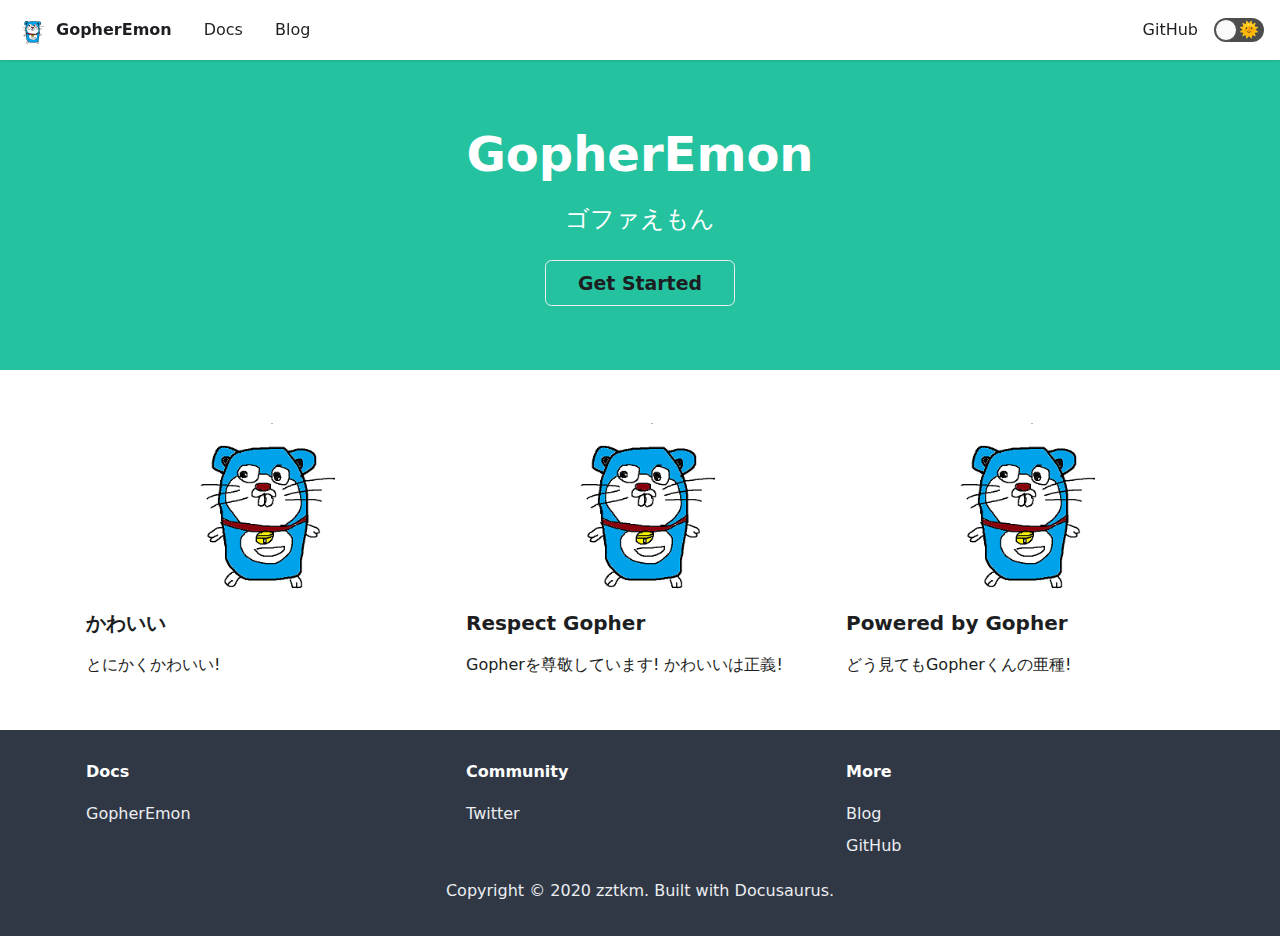
==== index.html @ ecad59de "Deploy website - based on 64fddbaf014b6efaa77f920e765a50691dd3dddc" ====
<!doctype html>
<html lang="en">
<head>
<meta charset="UTF-8">
<meta name="viewport" content="width=device-width,initial-scale=1">
<meta name="generator" content="Docusaurus v2.0.0-alpha.66">
<title data-react-helmet="true">Hello from GopherEmon | GopherEmon</title><meta data-react-helmet="true" property="og:title" content="Hello from GopherEmon | GopherEmon"><meta data-react-helmet="true" name="description" content="Description will go into a meta tag in &lt;head /&gt;"><meta data-react-helmet="true" property="og:description" content="Description will go into a meta tag in &lt;head /&gt;"><meta data-react-helmet="true" name="twitter:card" content="summary_large_image"><meta data-react-helmet="true" name="docusaurus_language" content="en"><meta data-react-helmet="true" name="docusaurus_tag" content="default"><link data-react-helmet="true" rel="shortcut icon" href="/img/favicon.ico"><link rel="stylesheet" href="/styles.7d452e9f.css">
<link rel="preload" href="/styles.252eba2f.js" as="script">
<link rel="preload" href="/runtime~main.17a511d0.js" as="script">
<link rel="preload" href="/main.b8c42659.js" as="script">
<link rel="preload" href="/common.3320f482.js" as="script">
<link rel="preload" href="/ece76bd1.53933e1d.js" as="script">
</head>
<body>
<script>!function(){function t(t){document.documentElement.setAttribute("data-theme",t)}var e=function(){var t=null;try{t=localStorage.getItem("theme")}catch(t){}return t}();t(null!==e?e:"light")}()</script><div id="__docusaurus">
<nav class="navbar navbar--fixed-top"><div class="navbar__inner"><div class="navbar__items"><div aria-label="Navigation bar toggle" class="navbar__toggle" role="button" tabindex="0"><svg xmlns="http://www.w3.org/2000/svg" width="30" height="30" viewBox="0 0 30 30" role="img" focusable="false"><title>Menu</title><path stroke="currentColor" stroke-linecap="round" stroke-miterlimit="10" stroke-width="2" d="M4 7h22M4 15h22M4 23h22"></path></svg></div><a class="navbar__brand" href="/"><img class="navbar__logo" src="/img/logo.svg" alt="Gopher Emon log"><strong class="navbar__title">GopherEmon</strong></a><a class="navbar__item navbar__link" href="/docs/">Docs</a><a class="navbar__item navbar__link" href="/blog">Blog</a></div><div class="navbar__items navbar__items--right"><a href="https://github.com/zztkm/gopher-emon" target="_blank" rel="noopener noreferrer" class="navbar__item navbar__link">GitHub</a><div class="react-toggle react-toggle--disabled displayOnlyInLargeViewport_2aTZ"><div class="react-toggle-track"><div class="react-toggle-track-check"><span class="toggle_BsTx">🌜</span></div><div class="react-toggle-track-x"><span class="toggle_BsTx">🌞</span></div></div><div class="react-toggle-thumb"></div><input type="checkbox" disabled="" aria-label="Dark mode toggle" class="react-toggle-screenreader-only"></div></div></div><div role="presentation" class="navbar-sidebar__backdrop"></div><div class="navbar-sidebar"><div class="navbar-sidebar__brand"><a class="navbar__brand" href="/"><img class="navbar__logo" src="/img/logo.svg" alt="Gopher Emon log"><strong class="navbar__title">GopherEmon</strong></a></div><div class="navbar-sidebar__items"><div class="menu"><ul class="menu__list"><li class="menu__list-item"><a class="menu__link" href="/docs/">Docs</a></li><li class="menu__list-item"><a class="menu__link" href="/blog">Blog</a></li><li class="menu__list-item"><a href="https://github.com/zztkm/gopher-emon" target="_blank" rel="noopener noreferrer" class="menu__link">GitHub</a></li></ul></div></div></div></nav><div class="main-wrapper"><header class="hero hero--primary heroBanner_2Ftp"><div class="container"><h1 class="hero__title">GopherEmon</h1><p class="hero__subtitle">ゴファえもん</p><div class="buttons_1Wc3"><a class="button button--outline button--secondary button--lg" href="/docs/">Get Started</a></div></div></header><main><section class="features_P2SU"><div class="container"><div class="row"><div class="col col--4"><div class="text--center"><img class="featureImage_3Xqx" src="/img/logo.svg" alt="かわいい"></div><h3>かわいい</h3><p>とにかくかわいい!</p></div><div class="col col--4"><div class="text--center"><img class="featureImage_3Xqx" src="/img/logo.svg" alt="Respect Gopher"></div><h3>Respect Gopher</h3><p>Gopherを尊敬しています! かわいいは正義!</p></div><div class="col col--4"><div class="text--center"><img class="featureImage_3Xqx" src="/img/logo.svg" alt="Powered by Gopher"></div><h3>Powered by Gopher</h3><p>どう見てもGopherくんの亜種!</p></div></div></div></section></main></div><footer class="footer footer--dark"><div class="container"><div class="row footer__links"><div class="col footer__col"><h4 class="footer__title">Docs</h4><ul class="footer__items"><li class="footer__item"><a class="footer__link-item" href="/docs/">GopherEmon</a></li></ul></div><div class="col footer__col"><h4 class="footer__title">Community</h4><ul class="footer__items"><li class="footer__item"><a href="https://twitter.com/tsurutaaaaaa_" target="_blank" rel="noopener noreferrer" class="footer__link-item">Twitter</a></li></ul></div><div class="col footer__col"><h4 class="footer__title">More</h4><ul class="footer__items"><li class="footer__item"><a class="footer__link-item" href="/blog">Blog</a></li><li class="footer__item"><a href="https://github.com/zztkm/gopher-emon" target="_blank" rel="noopener noreferrer" class="footer__link-item">GitHub</a></li></ul></div></div><div class="text--center"><div>Copyright © 2020 zztkm. Built with Docusaurus.</div></div></div></footer></div>
<script src="/styles.252eba2f.js"></script>
<script src="/runtime~main.17a511d0.js"></script>
<script src="/main.b8c42659.js"></script>
<script src="/common.3320f482.js"></script>
<script src="/ece76bd1.53933e1d.js"></script>
</body>
</html>
---- styles.7d452e9f.css ----
:root{--ra-admonition-background-color:var(--ifm-alert-background-color);--ra-admonition-border-width:var(--ifm-alert-border-width);--ra-admonition-border-color:var(--ifm-alert-border-color);--ra-admonition-border-radius:var(--ifm-alert-border-radius);--ra-admonition-color:var(--ifm-alert-color);--ra-admonition-padding-vertical:var(--ifm-alert-padding-vertical);--ra-admonition-padding-horizontal:var(--ifm-alert-padding-horizontal);--ra-color-note:var(--ifm-color-secondary);--ra-color-important:var(--ifm-color-info);--ra-color-tip:var(--ifm-color-success);--ra-color-caution:var(--ifm-color-warning);--ra-color-warning:var(--ifm-color-danger);--ra-color-text-dark:var(--ifm-color-gray-900)}.admonition{margin-bottom:1em}.admonition:not(.alert){background-color:var(--ifm-alert-background-color);background-color:var(--ra-admonition-background-color);border:var(--ra-admonition-border-width) solid var(--ra-admonition-border-color);border-radius:var(--ifm-alert-border-radius);border-radius:var(--ra-admonition-border-radius);box-sizing:border-box;color:var(--ifm-alert-color);color:var(--ra-admonition-color);padding:var(--ra-admonition-padding-vertical) var(--ra-admonition-padding-horizontal);--ra-admonition-background-color:var(--ifm-color-primary)}.admonition h5{margin-top:0;margin-bottom:8px;text-transform:uppercase}.admonition-icon{display:inline-block;vertical-align:middle;margin-right:.2em}.admonition-icon svg{display:inline-block;width:22px;height:22px;stroke-width:0;fill:var(--ra-admonition-icon-color);stroke:var(--ra-admonition-icon-color)}.admonition-content>:last-child{margin-bottom:0}.admonition{--ra-admonition-icon-color:var(--ra-admonition-color)}.admonition-note{--ra-admonition-color:var(--ra-color-text-dark)}:root{--ifm-dark-value:10%;--ifm-darker-value:15%;--ifm-darkest-value:30%;--ifm-light-value:15%;--ifm-lighter-value:30%;--ifm-lightest-value:50%;--ifm-color-primary:#3578e5;--ifm-color-primary-dark:#306cce;--ifm-color-primary-darker:#2d66c3;--ifm-color-primary-darkest:#2554a0;--ifm-color-primary-light:#538ce9;--ifm-color-primary-lighter:#72a1ed;--ifm-color-primary-lightest:#9abcf2;--ifm-color-secondary:#ebedf0;--ifm-color-secondary-dark:#d4d5d8;--ifm-color-secondary-darker:#c8c9cc;--ifm-color-secondary-darkest:#a4a6a8;--ifm-color-secondary-light:#eef0f2;--ifm-color-secondary-lighter:#f1f2f5;--ifm-color-secondary-lightest:#f5f6f8;--ifm-color-success:#00a400;--ifm-color-success-dark:#009400;--ifm-color-success-darker:#008b00;--ifm-color-success-darkest:#007300;--ifm-color-success-light:#26b226;--ifm-color-success-lighter:#4dbf4d;--ifm-color-success-lightest:#80d280;--ifm-color-info:#54c7ec;--ifm-color-info-dark:#4cb3d4;--ifm-color-info-darker:#47a9c9;--ifm-color-info-darkest:#3b8ba5;--ifm-color-info-light:#6ecfef;--ifm-color-info-lighter:#87d8f2;--ifm-color-info-lightest:#aae3f6;--ifm-color-warning:#ffba00;--ifm-color-warning-dark:#e6a700;--ifm-color-warning-darker:#d99e00;--ifm-color-warning-darkest:#b38200;--ifm-color-warning-light:#ffc426;--ifm-color-warning-lighter:#ffcf4d;--ifm-color-warning-lightest:#ffdd80;--ifm-color-danger:#fa383e;--ifm-color-danger-dark:#e13238;--ifm-color-danger-darker:#d53035;--ifm-color-danger-darkest:#af272b;--ifm-color-danger-light:#fb565b;--ifm-color-danger-lighter:#fb7478;--ifm-color-danger-lightest:#fd9c9f;--ifm-color-white:#fff;--ifm-color-black:#000;--ifm-color-gray-0:var(--ifm-color-white);--ifm-color-gray-100:#f5f6f7;--ifm-color-gray-200:#ebedf0;--ifm-color-gray-300:#dadde1;--ifm-color-gray-400:#ccd0d5;--ifm-color-gray-500:#bec3c9;--ifm-color-gray-600:#8d949e;--ifm-color-gray-700:#606770;--ifm-color-gray-800:#444950;--ifm-color-gray-900:#1c1e21;--ifm-color-gray-1000:var(--ifm-color-black);--ifm-color-emphasis-0:var(--ifm-color-gray-0);--ifm-color-emphasis-100:var(--ifm-color-gray-100);--ifm-color-emphasis-200:var(--ifm-color-gray-200);--ifm-color-emphasis-300:var(--ifm-color-gray-300);--ifm-color-emphasis-400:var(--ifm-color-gray-400);--ifm-color-emphasis-500:var(--ifm-color-gray-500);--ifm-color-emphasis-600:var(--ifm-color-gray-600);--ifm-color-emphasis-700:var(--ifm-color-gray-700);--ifm-color-emphasis-800:var(--ifm-color-gray-800);--ifm-color-emphasis-900:var(--ifm-color-gray-900);--ifm-color-emphasis-1000:var(--ifm-color-gray-1000);--ifm-color-content:var(--ifm-color-emphasis-900);--ifm-color-content-inverse:var(--ifm-color-emphasis-0);--ifm-color-content-secondary:#606770;--ifm-background-color:transparent;--ifm-background-surface-color:var(--ifm-color-content-inverse);--ifm-global-border-width:1px;--ifm-global-radius:0.4rem;--ifm-hover-overlay:rgba(0,0,0,0.05);--ifm-font-color-base:var(--ifm-color-content);--ifm-font-color-base-inverse:var(--ifm-color-content-inverse);--ifm-font-color-secondary:var(--ifm-color-content-secondary);--ifm-font-family-base:system-ui,-apple-system,Segoe UI,Roboto,Ubuntu,Cantarell,Noto Sans,sans-serif,BlinkMacSystemFont,"Segoe UI",Helvetica,Arial,sans-serif,"Apple Color Emoji","Segoe UI Emoji","Segoe UI Symbol";--ifm-font-family-monospace:SFMono-Regular,Menlo,Monaco,Consolas,"Liberation Mono","Courier New",monospace;--ifm-font-size-base:100%;--ifm-font-weight-light:300;--ifm-font-weight-normal:400;--ifm-font-weight-semibold:500;--ifm-font-weight-bold:700;--ifm-font-weight-base:var(--ifm-font-weight-normal);--ifm-line-height-base:1.65;--ifm-global-spacing:1rem;--ifm-spacing-vertical:var(--ifm-global-spacing);--ifm-spacing-horizontal:var(--ifm-global-spacing);--ifm-transition-fast:200ms;--ifm-transition-slow:400ms;--ifm-global-shadow-lw:0 1px 2px 0 rgba(0,0,0,0.1);--ifm-global-shadow-md:0 5px 40px rgba(0,0,0,0.2);--ifm-global-shadow-tl:0 12px 28px 0 rgba(0,0,0,0.2),0 2px 4px 0 rgba(0,0,0,0.1);--ifm-z-index-dropdown:100;--ifm-z-index-fixed:200;--ifm-z-index-overlay:400}*,html{box-sizing:border-box}html{background-color:transparent;background-color:var(--ifm-background-color);color:#1c1e21;color:var(--ifm-font-color-base);line-height:1.65;line-height:var(--ifm-line-height-base);font-family:system-ui,-apple-system,Segoe UI,Roboto,Ubuntu,Cantarell,Noto Sans,sans-serif,BlinkMacSystemFont,Helvetica,Arial,Apple Color Emoji,Segoe UI Emoji,Segoe UI Symbol;font-family:var(--ifm-font-family-base);font-size:100%;font-size:var(--ifm-font-size-base);text-rendering:optimizelegibility;-webkit-tap-highlight-color:transparent;-webkit-font-smoothing:antialiased;-ms-text-size-adjust:100%;-webkit-text-size-adjust:100%}body{word-wrap:break-word}:root{--ifm-container-width:1140px}.container{margin-left:auto;margin-right:auto;max-width:1140px;max-width:var(--ifm-container-width);padding-left:1rem;padding-left:var(--ifm-spacing-horizontal);padding-right:1rem;padding-right:var(--ifm-spacing-horizontal);width:100%}.container--fluid{max-width:inherit}.row{display:flex;flex-direction:row;flex-wrap:wrap;margin-left:-1rem;margin-left:calc(var(--ifm-spacing-horizontal)*-1);margin-right:-1rem;margin-right:calc(var(--ifm-spacing-horizontal)*-1)}.row .col{--ifm-col-width:100%;display:block;flex:1 0;margin-left:0;max-width:100%;padding-left:1rem;padding-left:var(--ifm-spacing-horizontal);padding-right:1rem;padding-right:var(--ifm-spacing-horizontal);width:100%}.row .col[class*=col--]{flex:0 0 var(--ifm-col-width);max-width:var(--ifm-col-width)}@media (max-width:996px){.row .col.col.col{--ifm-col-width:100%;flex-basis:var(--ifm-col-width);margin-left:0;max-width:var(--ifm-col-width)}}.row .col.col--1{--ifm-col-width:8.33333%;flex:0 0 var(--ifm-col-width);max-width:var(--ifm-col-width)}.row .col.col--offset-1{margin-left:8.33333%}.row .col.col--2{--ifm-col-width:16.66667%;flex:0 0 var(--ifm-col-width);max-width:var(--ifm-col-width)}.row .col.col--offset-2{margin-left:16.66667%}.row .col.col--3{--ifm-col-width:25%;flex:0 0 var(--ifm-col-width);max-width:var(--ifm-col-width)}.row .col.col--offset-3{margin-left:25%}.row .col.col--4{--ifm-col-width:33.33333%;flex:0 0 var(--ifm-col-width);max-width:var(--ifm-col-width)}.row .col.col--offset-4{margin-left:33.33333%}.row .col.col--5{--ifm-col-width:41.66667%;flex:0 0 var(--ifm-col-width);max-width:var(--ifm-col-width)}.row .col.col--offset-5{margin-left:41.66667%}.row .col.col--6{--ifm-col-width:50%;flex:0 0 var(--ifm-col-width);max-width:var(--ifm-col-width)}.row .col.col--offset-6{margin-left:50%}.row .col.col--7{--ifm-col-width:58.33333%;flex:0 0 var(--ifm-col-width);max-width:var(--ifm-col-width)}.row .col.col--offset-7{margin-left:58.33333%}.row .col.col--8{--ifm-col-width:66.66667%;flex:0 0 var(--ifm-col-width);max-width:var(--ifm-col-width)}.row .col.col--offset-8{margin-left:66.66667%}.row .col.col--9{--ifm-col-width:75%;flex:0 0 var(--ifm-col-width);max-width:var(--ifm-col-width)}.row .col.col--offset-9{margin-left:75%}.row .col.col--10{--ifm-col-width:83.33333%;flex:0 0 var(--ifm-col-width);max-width:var(--ifm-col-width)}.row .col.col--offset-10{margin-left:83.33333%}.row .col.col--11{--ifm-col-width:91.66667%;flex:0 0 var(--ifm-col-width);max-width:var(--ifm-col-width)}.row .col.col--offset-11{margin-left:91.66667%}.row .col.col--12{--ifm-col-width:100%;flex:0 0 var(--ifm-col-width);max-width:var(--ifm-col-width)}.row .col.col--offset-12{margin-left:100%}.row--no-gutters{margin-left:0;margin-right:0}.row--no-gutters>.col{padding-left:0;padding-right:0}.row--align-top{align-items:flex-start}.row--align-bottom{align-items:flex-end}.row--align-center{align-items:center}.row--align-stretch{align-items:stretch}.row--align-baseline{align-items:baseline}.margin--none{margin:0!important}.margin-top--none{margin-top:0!important}.margin-left--none{margin-left:0!important}.margin-bottom--none{margin-bottom:0!important}.margin-right--none{margin-right:0!important}.margin-vert--none{margin-bottom:0!important;margin-top:0!important}.margin-horiz--none{margin-left:0!important;margin-right:0!important}.margin--xs{margin:.25rem!important}.margin-top--xs{margin-top:.25rem!important}.margin-left--xs{margin-left:.25rem!important}.margin-bottom--xs{margin-bottom:.25rem!important}.margin-right--xs{margin-right:.25rem!important}.margin-vert--xs{margin-bottom:.25rem!important;margin-top:.25rem!important}.margin-horiz--xs{margin-left:.25rem!important;margin-right:.25rem!important}.margin--sm{margin:.5rem!important}.margin-top--sm{margin-top:.5rem!important}.margin-left--sm{margin-left:.5rem!important}.margin-bottom--sm{margin-bottom:.5rem!important}.margin-right--sm{margin-right:.5rem!important}.margin-vert--sm{margin-bottom:.5rem!important;margin-top:.5rem!important}.margin-horiz--sm{margin-left:.5rem!important;margin-right:.5rem!important}.margin--md{margin:1rem!important}.margin-top--md{margin-top:1rem!important}.margin-left--md{margin-left:1rem!important}.margin-bottom--md{margin-bottom:1rem!important}.margin-right--md{margin-right:1rem!important}.margin-vert--md{margin-bottom:1rem!important;margin-top:1rem!important}.margin-horiz--md{margin-left:1rem!important;margin-right:1rem!important}.margin--lg{margin:2rem!important}.margin-top--lg{margin-top:2rem!important}.margin-left--lg{margin-left:2rem!important}.margin-bottom--lg{margin-bottom:2rem!important}.margin-right--lg{margin-right:2rem!important}.margin-vert--lg{margin-bottom:2rem!important;margin-top:2rem!important}.margin-horiz--lg{margin-left:2rem!important;margin-right:2rem!important}.margin--xl{margin:5rem!important}.margin-top--xl{margin-top:5rem!important}.margin-left--xl{margin-left:5rem!important}.margin-bottom--xl{margin-bottom:5rem!important}.margin-right--xl{margin-right:5rem!important}.margin-vert--xl{margin-bottom:5rem!important;margin-top:5rem!important}.margin-horiz--xl{margin-left:5rem!important;margin-right:5rem!important}.padding--none{padding:0!important}.padding-top--none{padding-top:0!important}.padding-left--none{padding-left:0!important}.padding-bottom--none{padding-bottom:0!important}.padding-right--none{padding-right:0!important}.padding-vert--none{padding-bottom:0!important;padding-top:0!important}.padding-horiz--none{padding-left:0!important;padding-right:0!important}.padding--xs{padding:.25rem!important}.padding-top--xs{padding-top:.25rem!important}.padding-left--xs{padding-left:.25rem!important}.padding-bottom--xs{padding-bottom:.25rem!important}.padding-right--xs{padding-right:.25rem!important}.padding-vert--xs{padding-bottom:.25rem!important;padding-top:.25rem!important}.padding-horiz--xs{padding-left:.25rem!important;padding-right:.25rem!important}.padding--sm{padding:.5rem!important}.padding-top--sm{padding-top:.5rem!important}.padding-left--sm{padding-left:.5rem!important}.padding-bottom--sm{padding-bottom:.5rem!important}.padding-right--sm{padding-right:.5rem!important}.padding-vert--sm{padding-bottom:.5rem!important;padding-top:.5rem!important}.padding-horiz--sm{padding-left:.5rem!important;padding-right:.5rem!important}.padding--md{padding:1rem!important}.padding-top--md{padding-top:1rem!important}.padding-left--md{padding-left:1rem!important}.padding-bottom--md{padding-bottom:1rem!important}.padding-right--md{padding-right:1rem!important}.padding-vert--md{padding-bottom:1rem!important;padding-top:1rem!important}.padding-horiz--md{padding-left:1rem!important;padding-right:1rem!important}.padding--lg{padding:2rem!important}.padding-top--lg{padding-top:2rem!important}.padding-left--lg{padding-left:2rem!important}.padding-bottom--lg{padding-bottom:2rem!important}.padding-right--lg{padding-right:2rem!important}.padding-vert--lg{padding-bottom:2rem!important;padding-top:2rem!important}.padding-horiz--lg{padding-left:2rem!important;padding-right:2rem!important}.padding--xl{padding:5rem!important}.padding-top--xl{padding-top:5rem!important}.padding-left--xl{padding-left:5rem!important}.padding-bottom--xl{padding-bottom:5rem!important}.padding-right--xl{padding-right:5rem!important}.padding-vert--xl{padding-bottom:5rem!important;padding-top:5rem!important}.padding-horiz--xl{padding-left:5rem!important;padding-right:5rem!important}:root{--ifm-code-background:var(--ifm-color-emphasis-200);--ifm-code-border-radius:var(--ifm-global-radius);--ifm-code-color:var(--ifm-color-emphasis-900);--ifm-code-font-size:90%;--ifm-code-padding-horizontal:0.4rem;--ifm-code-padding-vertical:0.2rem;--ifm-pre-background:var(--ifm-color-emphasis-100);--ifm-pre-border-radius:var(--ifm-code-border-radius);--ifm-pre-color:inherit;--ifm-pre-line-height:1.45;--ifm-pre-padding:1rem}code{background-color:#ebedf0;background-color:var(--ifm-code-background);border-radius:.4rem;border-radius:var(--ifm-code-border-radius);color:#1c1e21;color:var(--ifm-code-color);font-family:SFMono-Regular,Menlo,Monaco,Consolas,Liberation Mono,Courier New,monospace;font-family:var(--ifm-font-family-monospace);font-size:90%;font-size:var(--ifm-code-font-size);margin:0;padding:.2rem .4rem;padding:var(--ifm-code-padding-vertical) var(--ifm-code-padding-horizontal)}a code{color:inherit}pre{background-color:#f5f6f7;background-color:var(--ifm-pre-background);border-radius:.4rem;border-radius:var(--ifm-pre-border-radius);color:inherit;color:var(--ifm-pre-color);font-family:SFMono-Regular,Menlo,Monaco,Consolas,Liberation Mono,Courier New,monospace;font-family:var(--ifm-font-family-monospace);font-size:90%;font-size:var(--ifm-code-font-size);line-height:1.45;line-height:var(--ifm-pre-line-height);margin-bottom:1rem;margin-bottom:var(--ifm-spacing-vertical);margin-top:0;overflow:auto;padding:1rem;padding:var(--ifm-pre-padding)}pre,pre code{word-wrap:normal}pre code{background-color:transparent;border:0;display:inline;font-size:100%;line-height:inherit;margin:0;overflow:visible;padding:0;white-space:pre;word-break:normal}kbd{background-color:#fff;background-color:var(--ifm-color-emphasis-0);border:1px solid #ccd0d5;border:1px solid var(--ifm-color-emphasis-400);border-radius:.2rem;box-shadow:inset 0 -1px 0 #ccd0d5;box-shadow:inset 0 -1px 0 var(--ifm-color-emphasis-400);color:#444950;color:var(--ifm-color-emphasis-800);font:80% SFMono-Regular,Menlo,Monaco,Consolas,Liberation Mono,Courier New,monospace;font:80% var(--ifm-font-family-monospace);padding:.15rem .3rem}:root{--ifm-heading-color:inherit;--ifm-heading-margin-top:0;--ifm-heading-margin-bottom:var(--ifm-spacing-vertical);--ifm-heading-font-family:inherit;--ifm-heading-font-weight:var(--ifm-font-weight-bold);--ifm-heading-line-height:1.25;--ifm-h1-font-size:2rem;--ifm-h2-font-size:1.5rem;--ifm-h3-font-size:1.25rem;--ifm-h4-font-size:1rem;--ifm-h5-font-size:0.875rem;--ifm-h6-font-size:0.85rem}h1,h2,h3,h4,h5,h6{color:inherit;color:var(--ifm-heading-color);font-weight:700;font-weight:var(--ifm-heading-font-weight);line-height:1.25;line-height:var(--ifm-heading-line-height);margin-bottom:1rem;margin-bottom:var(--ifm-heading-margin-bottom);margin-top:0;margin-top:var(--ifm-heading-margin-top)}h1{font-size:2rem;font-size:var(--ifm-h1-font-size)}h2{font-size:1.5rem;font-size:var(--ifm-h2-font-size)}h3{font-size:1.25rem;font-size:var(--ifm-h3-font-size)}h4{font-size:1rem;font-size:var(--ifm-h4-font-size)}h5{font-size:.875rem;font-size:var(--ifm-h5-font-size)}h6{font-size:.85rem;font-size:var(--ifm-h6-font-size)}@media (max-width:1200px){h1{--ifm-h1-font-size:calc(1.375rem + 1.5vw)}}:root{--ifm-image-alignment-padding:1.25rem}img{border-style:none;box-sizing:content-box;max-width:100%}img[align=right]{padding-left:var(--image-alignment-padding)}img[align=left]{padding-right:var(--image-alignment-padding)}:root{--ifm-leading-desktop:1.25;--ifm-leading:calc(var(--ifm-leading-desktop)*1rem)}.markdown{--ifm-h1-vertical-rhythm-top:3;--ifm-h2-vertical-rhythm-top:2;--ifm-h3-vertical-rhythm-top:1.5;--ifm-heading-vertical-rhythm-top:1.25;--ifm-h1-vertical-rhythm-bottom:1.25;--ifm-heading-vertical-rhythm-bottom:1}.markdown:after,.markdown:before{content:"";display:table}.markdown:after{clear:both}.markdown>:first-child{margin-top:0!important}.markdown>:last-child{margin-bottom:0!important}.markdown>h1{--ifm-h1-font-size:3rem;margin-bottom:calc(var(--ifm-h1-vertical-rhythm-bottom)*var(--ifm-leading));margin-top:calc(var(--ifm-h1-vertical-rhythm-top)*var(--ifm-leading))}.markdown>h2{--ifm-h2-font-size:2rem;margin-top:calc(var(--ifm-h2-vertical-rhythm-top)*var(--ifm-leading))}.markdown>h2,.markdown>h3{margin-bottom:calc(var(--ifm-heading-vertical-rhythm-bottom)*var(--ifm-leading))}.markdown>h3{--ifm-h3-font-size:1.5rem;margin-top:calc(var(--ifm-h3-vertical-rhythm-top)*var(--ifm-leading))}.markdown>h4,.markdown>h5,.markdown>h6{margin-bottom:calc(var(--ifm-heading-vertical-rhythm-bottom)*var(--ifm-leading));margin-top:calc(var(--ifm-heading-vertical-rhythm-top)*var(--ifm-leading))}.markdown>p,.markdown>pre,.markdown>ul{margin-bottom:1.25rem;margin-bottom:var(--ifm-leading)}.markdown li{word-wrap:break-word}.markdown li>p{margin-top:1rem;margin-top:var(--ifm-list-paragraph-margin)}.markdown li+li{margin-top:.25rem;margin-top:var(--ifm-list-item-margin)}:root{--ifm-list-left-padding:2rem;--ifm-list-margin:1rem;--ifm-list-item-margin:0.25rem;--ifm-list-paragraph-margin:1rem}ol,ul{margin-bottom:1rem;margin-bottom:var(--ifm-list-margin);margin-top:0;padding-left:2rem;padding-left:var(--ifm-list-left-padding)}ol ol,ul ol{list-style-type:lower-roman}ol ol,ol ul,ul ol,ul ul{margin-bottom:0;margin-top:0}ol ol ol,ol ul ol,ul ol ol,ul ul ol{list-style-type:lower-alpha}:root{--ifm-table-cell-padding:0.75rem;--ifm-table-background:transparent;--ifm-table-stripe-background:var(--ifm-color-emphasis-100);--ifm-table-border-width:1px;--ifm-table-border-color:var(--ifm-color-emphasis-300);--ifm-table-head-background:inherit;--ifm-table-head-color:inherit;--ifm-table-head-font-weight:var(--ifm-font-weight-bold);--ifm-table-cell-color:inherit}table{border-collapse:collapse;border-spacing:0;display:block;margin-bottom:1rem;margin-bottom:var(--ifm-spacing-vertical);margin-top:0;overflow:auto;width:100%}table tr{background-color:transparent;background-color:var(--ifm-table-background);border-top:1px solid #dadde1;border-top:var(--ifm-table-border-width) solid var(--ifm-table-border-color)}table tr:nth-child(2n){background-color:#f5f6f7;background-color:var(--ifm-table-stripe-background)}table td,table th{border:1px solid #dadde1;border:var(--ifm-table-border-width) solid var(--ifm-table-border-color);padding:.75rem;padding:var(--ifm-table-cell-padding)}table th{background-color:inherit;background-color:var(--ifm-table-head-background);color:inherit;color:var(--ifm-table-head-color);font-weight:700;font-weight:var(--ifm-table-head-font-weight)}table td{color:inherit;color:var(--ifm-table-cell-color)}:root{--ifm-link-color:var(--ifm-color-primary);--ifm-link-decoration:none;--ifm-link-hover-color:var(--ifm-link-color);--ifm-link-hover-decoration:underline;--ifm-paragraph-margin-bottom:var(--ifm-leading);--ifm-blockquote-color:#6a737d;--ifm-blockquote-font-size:var(--ifm-font-size-base);--ifm-blockquote-padding-horizontal:1rem;--ifm-blockquote-padding-vertical:1rem;--ifm-hr-border-color:var(--ifm-color-emphasis-500);--ifm-hr-border-width:1px;--ifm-hr-margin-vertical:1.5rem}strong{font-weight:700;font-weight:var(--ifm-font-weight-bold)}a{color:#3578e5;color:var(--ifm-link-color);-webkit-text-decoration:none;-webkit-text-decoration:var(--ifm-link-decoration);text-decoration:none;text-decoration:var(--ifm-link-decoration)}a:hover{color:#3578e5;color:var(--ifm-link-hover-color);-webkit-text-decoration:underline;-webkit-text-decoration:var(--ifm-link-hover-decoration);text-decoration:underline;text-decoration:var(--ifm-link-hover-decoration)}a:active,a:hover{outline-width:0}a:not([href]){text-decoration:none}p{margin-top:0;margin-bottom:1.25rem;margin-bottom:var(--ifm-paragraph-margin-bottom)}blockquote{border-left:6px solid #dadde1;border-left:6px solid var(--ifm-color-emphasis-300);color:#6a737d;color:var(--ifm-blockquote-color);font-size:100%;font-size:var(--ifm-blockquote-font-size);margin:0 0 1rem;margin-bottom:var(--ifm-spacing-vertical);padding:1rem;padding:var(--ifm-blockquote-padding-vertical) var(--ifm-blockquote-padding-horizontal)}blockquote>:first-child{margin-top:0}blockquote>:last-child{margin-bottom:0}hr{border-color:#bec3c9;border-width:1px;border:var(--ifm-hr-border-width) solid var(--ifm-hr-border-color);box-sizing:content-box;margin:1.5rem 0;margin:var(--ifm-hr-margin-vertical) 0;overflow:hidden;padding:0}hr:after,hr:before{content:"";display:table}hr:after{clear:both}:root{--ifm-alert-background-color:inherit;--ifm-alert-border-color:inherit;--ifm-alert-border-radius:var(--ifm-global-radius);--ifm-alert-border-width:var(--ifm-global-border-width);--ifm-alert-color:var(--ifm-font-color-base-inverse);--ifm-alert-padding-horizontal:var(--ifm-spacing-horizontal);--ifm-alert-padding-vertical:var(--ifm-spacing-vertical)}.alert{background-color:inherit;background-color:var(--ifm-alert-background-color);border-color:inherit;border-width:1px;border:var(--ifm-alert-border-width) solid var(--ifm-alert-border-color);border-radius:.4rem;border-radius:var(--ifm-alert-border-radius);box-sizing:border-box;color:#fff;color:var(--ifm-alert-color);padding:1rem;padding:var(--ifm-alert-padding-vertical) var(--ifm-alert-padding-horizontal)}.alert--primary{--ifm-alert-background-color:var(--ifm-color-primary);--ifm-alert-border-color:var(--ifm-color-primary)}.alert--secondary{--ifm-alert-background-color:var(--ifm-color-secondary);--ifm-alert-border-color:var(--ifm-color-secondary)}.alert--success{--ifm-alert-background-color:var(--ifm-color-success);--ifm-alert-border-color:var(--ifm-color-success)}.alert--info{--ifm-alert-background-color:var(--ifm-color-info);--ifm-alert-border-color:var(--ifm-color-info)}.alert--warning{--ifm-alert-background-color:var(--ifm-color-warning);--ifm-alert-border-color:var(--ifm-color-warning)}.alert--danger{--ifm-alert-background-color:var(--ifm-color-danger);--ifm-alert-border-color:var(--ifm-color-danger)}.alert a{color:#fff;color:var(--ifm-alert-color);text-decoration:underline}.alert--secondary{--ifm-alert-color:var(--ifm-color-gray-900)}.alert .close{margin-right:-1rem;margin-right:calc(var(--ifm-alert-padding-horizontal)*-1);margin-top:-1rem;margin-top:calc(var(--ifm-alert-padding-vertical)*-1)}:root{--ifm-avatar-intro-margin:1rem;--ifm-avatar-intro-alignment:inherit;--ifm-avatar-photo-size-sm:2rem;--ifm-avatar-photo-size-md:3rem;--ifm-avatar-photo-size-lg:4rem;--ifm-avatar-photo-size-xl:6rem}.avatar{display:flex}.avatar__photo-link{display:block}.avatar__photo{overflow:hidden;border-radius:50%;height:3rem;height:var(--ifm-avatar-photo-size-md);width:3rem;width:var(--ifm-avatar-photo-size-md)}.avatar__photo--sm{height:2rem;height:var(--ifm-avatar-photo-size-sm);width:2rem;width:var(--ifm-avatar-photo-size-sm)}.avatar__photo--lg{height:4rem;height:var(--ifm-avatar-photo-size-lg);width:4rem;width:var(--ifm-avatar-photo-size-lg)}.avatar__photo--xl{height:6rem;height:var(--ifm-avatar-photo-size-xl);width:6rem;width:var(--ifm-avatar-photo-size-xl)}.avatar__photo+.avatar__intro{margin-left:1rem;margin-left:var(--ifm-avatar-intro-margin)}.avatar__intro{display:flex;flex:1 1;flex-direction:column;justify-content:center;text-align:inherit;text-align:var(--ifm-avatar-intro-alignment)}.avatar__name{margin:0}.avatar__subtitle{margin-top:.25rem}.avatar--vertical{--ifm-avatar-intro-alignment:center;--ifm-avatar-intro-margin:0.5rem;align-items:center;flex-direction:column}.avatar--vertical .avatar__intro{margin-left:0}:root{--ifm-badge-background-color:inherit;--ifm-badge-border-color:inherit;--ifm-badge-border-radius:var(--ifm-global-radius);--ifm-badge-border-width:var(--ifm-global-border-width);--ifm-badge-color:var(--ifm-color-white);--ifm-badge-padding-horizontal:calc(var(--ifm-spacing-horizontal)*0.5);--ifm-badge-padding-vertical:calc(var(--ifm-spacing-vertical)*0.25)}.badge{background-color:inherit;background-color:var(--ifm-badge-background-color);border-color:inherit;border-width:1px;border:var(--ifm-badge-border-width) solid var(--ifm-badge-border-color);border-radius:.4rem;border-radius:var(--ifm-badge-border-radius);box-sizing:border-box;color:#fff;color:var(--ifm-badge-color);display:inline-block;font-size:75%;font-weight:700;font-weight:var(--ifm-font-weight-bold);line-height:1;padding:.25rem .5rem;padding:var(--ifm-badge-padding-vertical) var(--ifm-badge-padding-horizontal);vertical-align:baseline}.badge--primary{--ifm-badge-background-color:var(--ifm-color-primary)}.badge--primary,.badge--secondary{--ifm-badge-border-color:var(--ifm-badge-background-color)}.badge--secondary{--ifm-badge-background-color:var(--ifm-color-secondary)}.badge--success{--ifm-badge-background-color:var(--ifm-color-success)}.badge--info,.badge--success{--ifm-badge-border-color:var(--ifm-badge-background-color)}.badge--info{--ifm-badge-background-color:var(--ifm-color-info)}.badge--warning{--ifm-badge-background-color:var(--ifm-color-warning)}.badge--danger,.badge--warning{--ifm-badge-border-color:var(--ifm-badge-background-color)}.badge--danger{--ifm-badge-background-color:var(--ifm-color-danger)}.badge--secondary{color:#000;color:var(--ifm-color-black)}:root{--ifm-breadcrumb-border-radius:1.5rem;--ifm-breadcrumb-spacing:0.0625rem;--ifm-breadcrumb-color-active:var(--ifm-color-primary);--ifm-breadcrumb-item-background-active:var(--ifm-hover-overlay);--ifm-breadcrumb-padding-horizontal:1rem;--ifm-breadcrumb-padding-vertical:0.5rem;--ifm-breadcrumb-size-multiplier:1;--ifm-breadcrumb-separator:url('data:image/svg+xml;utf8,<svg alt="Chevron Right" xmlns="http://www.w3.org/2000/svg" xmlns:xlink="http://www.w3.org/1999/xlink" x="0px" y="0px" viewBox="0 0 256 256" style="enable-background:new 0 0 256 256;" xml:space="preserve"><g><g><polygon points="79.093,0 48.907,30.187 146.72,128 48.907,225.813 79.093,256 207.093,128"/></g></g><g></g><g></g><g></g><g></g><g></g><g></g><g></g><g></g><g></g><g></g><g></g><g></g><g></g><g></g><g></g></svg>');--ifm-breadcrumb-separator-size:0.5rem;--ifm-breadcrumb-separator-size-multiplier:1.25}.breadcrumbs{margin-bottom:0;padding-left:0}.breadcrumbs__item{display:inline-block;list-style-type:none}.breadcrumbs__item:not(:first-child){margin-left:.0625rem;margin-left:var(--ifm-breadcrumb-spacing)}.breadcrumbs__item:not(:last-child){margin-right:.0625rem;margin-right:var(--ifm-breadcrumb-spacing)}.breadcrumbs__item:not(:last-child):after{background-image:url('data:image/svg+xml;utf8,<svg alt="Chevron Right" xmlns="http://www.w3.org/2000/svg" xmlns:xlink="http://www.w3.org/1999/xlink" x="0px" y="0px" viewBox="0 0 256 256" style="enable-background:new 0 0 256 256;" xml:space="preserve"><g><g><polygon points="79.093,0 48.907,30.187 146.72,128 48.907,225.813 79.093,256 207.093,128"/></g></g><g></g><g></g><g></g><g></g><g></g><g></g><g></g><g></g><g></g><g></g><g></g><g></g><g></g><g></g><g></g></svg>');background-image:var(--ifm-breadcrumb-separator);background-position:50%;content:" ";display:inline-block;height:.625rem;height:calc(var(--ifm-breadcrumb-separator-size)*var(--ifm-breadcrumb-size-multiplier)*var(--ifm-breadcrumb-separator-size-multiplier));margin:0 .5rem;opacity:.5;width:.625rem;width:calc(var(--ifm-breadcrumb-separator-size)*var(--ifm-breadcrumb-size-multiplier)*var(--ifm-breadcrumb-separator-size-multiplier))}.breadcrumbs__item--active .breadcrumbs__link{background:rgba(0,0,0,.05);background:var(--ifm-breadcrumb-item-background-active);color:#3578e5;color:var(--ifm-breadcrumb-color-active)}.breadcrumbs__item:not(.breadcrumbs__item--active):hover .breadcrumbs__link{background:rgba(0,0,0,.05);background:var(--ifm-breadcrumb-item-background-active);transition:background .2s cubic-bezier(.08,.52,.52,1);transition:background var(--ifm-transition-fast) cubic-bezier(.08,.52,.52,1)}.breadcrumbs__link{border-radius:1.5rem;border-radius:var(--ifm-breadcrumb-border-radius);color:#1c1e21;color:var(--ifm-font-color-base);display:inline-block;font-size:1rem;font-size:calc(1rem*var(--ifm-breadcrumb-size-multiplier));padding:.5rem 1rem;padding:calc(var(--ifm-breadcrumb-padding-vertical)*var(--ifm-breadcrumb-size-multiplier)) calc(var(--ifm-breadcrumb-padding-horizontal)*var(--ifm-breadcrumb-size-multiplier))}.breadcrumbs__link:hover{text-decoration:none}.breadcrumbs--sm{--ifm-breadcrumb-size-multiplier:0.8}.breadcrumbs--lg{--ifm-breadcrumb-size-multiplier:1.2}:root{--ifm-button-background-color:inherit;--ifm-button-border-color:var(--ifm-button-background-color);--ifm-button-border-width:var(--ifm-global-border-width);--ifm-button-color:var(--ifm-font-color-base-inverse);--ifm-button-font-weight:var(--ifm-font-weight-bold);--ifm-button-padding-horizontal:1.5rem;--ifm-button-padding-vertical:0.375rem;--ifm-button-size-multiplier:1;--ifm-button-transition-duration:var(--ifm-transition-fast);--ifm-button-border-radius:calc(var(--ifm-global-radius)*var(--ifm-button-size-multiplier))}.button{-webkit-appearance:none;-moz-appearance:none;appearance:none;background-color:inherit;background-color:var(--ifm-button-background-color);border-color:inherit;border-width:1px;border:var(--ifm-button-border-width) solid var(--ifm-button-border-color);border-radius:.4rem;border-radius:var(--ifm-button-border-radius);box-sizing:border-box;cursor:pointer;display:inline-block;font-size:.875rem;font-size:calc(0.875rem*var(--ifm-button-size-multiplier));font-weight:700;font-weight:var(--ifm-button-font-weight);line-height:1.5;padding:.375rem 1.5rem;padding:calc(var(--ifm-button-padding-vertical)*var(--ifm-button-size-multiplier)) calc(var(--ifm-button-padding-horizontal)*var(--ifm-button-size-multiplier));text-align:center;transition:color .2s cubic-bezier(.08,.52,.52,1),background .2s cubic-bezier(.08,.52,.52,1),border-color .2s cubic-bezier(.08,.52,.52,1);transition:color var(--ifm-button-transition-duration) cubic-bezier(.08,.52,.52,1),background var(--ifm-button-transition-duration) cubic-bezier(.08,.52,.52,1),border-color var(--ifm-button-transition-duration) cubic-bezier(.08,.52,.52,1);-webkit-user-select:none;-ms-user-select:none;user-select:none;vertical-align:middle;white-space:nowrap}.button,.button:hover{color:#fff;color:var(--ifm-button-color);outline:0;text-decoration:none}.button:focus{outline:0}.button--outline{--ifm-button-background-color:transparent;--ifm-button-color:var(--ifm-button-border-color)}.button--outline:hover{--ifm-button-background-color:var(--ifm-button-border-color)}.button--outline.button--active,.button--outline:active,.button--outline:hover{--ifm-button-color:var(--ifm-font-color-base-inverse)}.button--link{--ifm-button-background-color:transparent;--ifm-button-border-color:transparent;color:#3578e5;color:var(--ifm-link-color);-webkit-text-decoration:none;-webkit-text-decoration:var(--ifm-link-decoration);text-decoration:none;text-decoration:var(--ifm-link-decoration)}.button--link.button--active,.button--link:active,.button--link:hover{color:#3578e5;color:var(--ifm-link-hover-color);-webkit-text-decoration:underline;-webkit-text-decoration:var(--ifm-link-hover-decoration);text-decoration:underline;text-decoration:var(--ifm-link-hover-decoration)}.button.disabled,.button:disabled,.button[disabled]{opacity:.65;pointer-events:none}.button--sm{--ifm-button-size-multiplier:0.8}.button--lg{--ifm-button-size-multiplier:1.35}.button--block{display:block;width:100%}.button.button--secondary{color:#1c1e21;color:var(--ifm-color-gray-900)}.button.button--secondary.button--outline:not(.button--active):not(:hover){color:#1c1e21;color:var(--ifm-font-color-base)}.button--primary{--ifm-button-border-color:var(--ifm-color-primary)}.button--primary:not(.button--outline){--ifm-button-background-color:var(--ifm-color-primary)}.button--primary:not(.button--outline):hover{--ifm-button-background-color:var(--ifm-color-primary-dark);--ifm-button-border-color:var(--ifm-color-primary-dark)}.button--primary.button--active,.button--primary:active{--ifm-button-border-color:var(--ifm-color-primary-darker);--ifm-button-background-color:var(--ifm-color-primary-darker);background-color:#2d66c3;background-color:var(--ifm-color-primary-darker);border-color:#2d66c3;border-color:var(--ifm-color-primary-darker)}.button--secondary{--ifm-button-border-color:var(--ifm-color-secondary)}.button--secondary:not(.button--outline){--ifm-button-background-color:var(--ifm-color-secondary)}.button--secondary:not(.button--outline):hover{--ifm-button-background-color:var(--ifm-color-secondary-dark);--ifm-button-border-color:var(--ifm-color-secondary-dark)}.button--secondary.button--active,.button--secondary:active{--ifm-button-border-color:var(--ifm-color-secondary-darker);--ifm-button-background-color:var(--ifm-color-secondary-darker);background-color:#c8c9cc;background-color:var(--ifm-color-secondary-darker);border-color:#c8c9cc;border-color:var(--ifm-color-secondary-darker)}.button--success{--ifm-button-border-color:var(--ifm-color-success)}.button--success:not(.button--outline){--ifm-button-background-color:var(--ifm-color-success)}.button--success:not(.button--outline):hover{--ifm-button-background-color:var(--ifm-color-success-dark);--ifm-button-border-color:var(--ifm-color-success-dark)}.button--success.button--active,.button--success:active{--ifm-button-border-color:var(--ifm-color-success-darker);--ifm-button-background-color:var(--ifm-color-success-darker);background-color:#008b00;background-color:var(--ifm-color-success-darker);border-color:#008b00;border-color:var(--ifm-color-success-darker)}.button--info{--ifm-button-border-color:var(--ifm-color-info)}.button--info:not(.button--outline){--ifm-button-background-color:var(--ifm-color-info)}.button--info:not(.button--outline):hover{--ifm-button-background-color:var(--ifm-color-info-dark);--ifm-button-border-color:var(--ifm-color-info-dark)}.button--info.button--active,.button--info:active{--ifm-button-border-color:var(--ifm-color-info-darker);--ifm-button-background-color:var(--ifm-color-info-darker);background-color:#47a9c9;background-color:var(--ifm-color-info-darker);border-color:#47a9c9;border-color:var(--ifm-color-info-darker)}.button--warning{--ifm-button-border-color:var(--ifm-color-warning)}.button--warning:not(.button--outline){--ifm-button-background-color:var(--ifm-color-warning)}.button--warning:not(.button--outline):hover{--ifm-button-background-color:var(--ifm-color-warning-dark);--ifm-button-border-color:var(--ifm-color-warning-dark)}.button--warning.button--active,.button--warning:active{--ifm-button-border-color:var(--ifm-color-warning-darker);--ifm-button-background-color:var(--ifm-color-warning-darker);background-color:#d99e00;background-color:var(--ifm-color-warning-darker);border-color:#d99e00;border-color:var(--ifm-color-warning-darker)}.button--danger{--ifm-button-border-color:var(--ifm-color-danger)}.button--danger:not(.button--outline){--ifm-button-background-color:var(--ifm-color-danger)}.button--danger:not(.button--outline):hover{--ifm-button-background-color:var(--ifm-color-danger-dark);--ifm-button-border-color:var(--ifm-color-danger-dark)}.button--danger.button--active,.button--danger:active{--ifm-button-border-color:var(--ifm-color-danger-darker);--ifm-button-background-color:var(--ifm-color-danger-darker);background-color:#d53035;background-color:var(--ifm-color-danger-darker);border-color:#d53035;border-color:var(--ifm-color-danger-darker)}:root{--ifm-button-group-margin:2px}.button-group{display:inline-flex}.button-group>.button:not(:first-child){border-bottom-left-radius:0;border-top-left-radius:0;margin-left:2px;margin-left:var(--ifm-button-group-margin)}.button-group>.button:not(:last-child){border-bottom-right-radius:0;border-top-right-radius:0}.button-group>.button--active{z-index:1}.button-group--block{display:flex;justify-content:stretch}.button-group--block>.button{flex-grow:1}:root{--ifm-card-background-color:var(--ifm-background-surface-color);--ifm-card-border-radius:calc(var(--ifm-global-radius)*2);--ifm-card-horizontal-spacing:var(--ifm-global-spacing);--ifm-card-vertical-spacing:var(--ifm-global-spacing)}.card{background-color:#fff;background-color:var(--ifm-card-background-color);border-radius:.8rem;border-radius:var(--ifm-card-border-radius);box-shadow:0 1px 2px 0 rgba(0,0,0,.1);box-shadow:var(--ifm-global-shadow-lw);overflow:hidden;display:flex;flex-direction:column}.card--full-height{height:100%}.card__image{padding-top:1rem;padding-top:var(--ifm-card-vertical-spacing)}.card__image:first-child{padding-top:0}.card__body,.card__footer,.card__header{padding:1rem;padding:var(--ifm-card-vertical-spacing) var(--ifm-card-horizontal-spacing)}.card__body:not(:last-child),.card__footer:not(:last-child),.card__header:not(:last-child){padding-bottom:0}.card__body>:last-child,.card__footer>:last-child,.card__header>:last-child{margin-bottom:0}.card__footer{margin-top:auto}:root{--ifm-toc-border-color:var(--ifm-color-emphasis-300);--ifm-toc-link-color:var(--ifm-color-content-secondary);--ifm-toc-padding-left:0.5rem;--ifm-toc-padding-vertical:0.5rem}.table-of-contents{font-size:.8rem;margin-bottom:0;padding-bottom:.5rem;padding-bottom:var(--ifm-toc-padding-vertical);padding-top:.5rem;padding-top:var(--ifm-toc-padding-vertical)}.table-of-contents,.table-of-contents ul{list-style-type:none;padding-left:.5rem;padding-left:var(--ifm-toc-padding-left)}.table-of-contents li{margin:.5rem;margin:var(--ifm-toc-padding-vertical)}.table-of-contents__left-border{border-left:1px solid #dadde1;border-left-color:var(--ifm-toc-border-color)}.table-of-contents__link{color:#606770;color:var(--ifm-toc-link-color)}.table-of-contents__link--active,.table-of-contents__link--active code,.table-of-contents__link:hover,.table-of-contents__link:hover code{color:#3578e5;color:var(--ifm-color-primary);text-decoration:none}.close{-webkit-appearance:none;-moz-appearance:none;appearance:none;background:none;border:none;color:#000;color:var(--ifm-color-black);cursor:pointer;float:right;font-size:1.5rem;font-weight:700;font-weight:var(--ifm-font-weight-bold);line-height:1;opacity:.5;outline:0;padding:1rem}.close:hover{opacity:.7}.close:focus{opacity:.8}:root{--ifm-dropdown-background-color:var(--ifm-background-surface-color);--ifm-dropdown-font-weight:var(--ifm-font-weight-semibold);--ifm-dropdown-link-color:var(--ifm-font-color-base);--ifm-dropdown-hover-background-color:var(--ifm-hover-overlay)}.dropdown{display:inline-flex;font-weight:500;font-weight:var(--ifm-dropdown-font-weight);position:relative;vertical-align:top}.dropdown--hoverable:hover .dropdown__menu,.dropdown--show .dropdown__menu{display:block}.dropdown--right .dropdown__menu{right:0}.dropdown--nocaret .navbar__link:after{content:none!important}.dropdown__menu{background-color:#fff;background-color:var(--ifm-dropdown-background-color);border-radius:.4rem;border-radius:var(--ifm-global-radius);box-shadow:0 5px 40px rgba(0,0,0,.2);box-shadow:var(--ifm-global-shadow-md);display:none;min-width:10rem;list-style:none;padding:.5rem;position:absolute;top:100%;z-index:100;z-index:var(--ifm-z-index-dropdown)}.dropdown__link{border-radius:.375rem;color:#1c1e21;color:var(--ifm-dropdown-link-color);display:block;font-size:.875rem;padding:.375rem .5rem;white-space:nowrap}.dropdown__link--active,.dropdown__link:hover{background-color:rgba(0,0,0,.05);background-color:var(--ifm-dropdown-hover-background-color);text-decoration:none;color:#1c1e21;color:var(--ifm-dropdown-link-color)}.dropdown__link--active,.dropdown__link--active:hover{--ifm-dropdown-link-color:var(--ifm-link-color)}.dropdown>.navbar__link:after{border-color:currentColor;border-top:.4em solid;border-right:.4em solid transparent;border-bottom:0;border-left:.4em solid transparent;content:"";display:inline-block;margin-left:.3em;vertical-align:.15em}:root{--ifm-footer-background-color:var(--ifm-color-emphasis-100);--ifm-footer-color:inherit;--ifm-footer-link-color:var(--ifm-color-emphasis-700);--ifm-footer-link-hover-color:var(--ifm-color-primary);--ifm-footer-link-horizontal-spacing:0.5rem;--ifm-footer-padding-horizontal:calc(var(--ifm-spacing-horizontal)*2);--ifm-footer-padding-vertical:calc(var(--ifm-spacing-vertical)*2);--ifm-footer-title-color:inherit}.footer{background-color:#f5f6f7;background-color:var(--ifm-footer-background-color);color:inherit;color:var(--ifm-footer-color);padding:2rem;padding:var(--ifm-footer-padding-vertical) var(--ifm-footer-padding-horizontal);width:100%}.footer--dark{--ifm-footer-background-color:#303846;--ifm-footer-color:var(--ifm-footer-link-color);--ifm-footer-link-color:var(--ifm-color-secondary);--ifm-footer-title-color:var(--ifm-color-white)}.footer__links{margin-bottom:1rem}.footer__link-item{color:#606770;color:var(--ifm-footer-link-color);line-height:2}.footer__link-item:hover{color:#3578e5;color:var(--ifm-footer-link-hover-color)}.footer__link-separator{margin-left:.5rem;margin-left:var(--ifm-footer-link-horizontal-spacing);margin-right:.5rem;margin-right:var(--ifm-footer-link-horizontal-spacing)}.footer__logo{margin-top:1rem;max-width:10rem}.footer__title{color:inherit;color:var(--ifm-footer-title-color)}.footer__item{margin-top:0}.footer__items{list-style-type:none;margin-bottom:0;padding-left:0}@media (max-width:996px){.footer{--ifm-footer-padding-horizontal:0}.footer__link-separator{display:none}.footer__col{margin-bottom:3rem;margin-bottom:calc(var(--ifm-spacing-vertical)*3)}.footer__link-item{display:block}}[type=checkbox]{padding:0}:root{--ifm-hero-background-color:var(--ifm-background-surface-color);--ifm-hero-text-color:var(--ifm-color-emphasis-800)}.hero{align-items:center;background-color:#fff;background-color:var(--ifm-hero-background-color);color:#444950;color:var(--ifm-hero-text-color);display:flex;padding:4rem 2rem}.hero--primary{--ifm-hero-background-color:var(--ifm-color-primary);--ifm-hero-text-color:var(--ifm-font-color-base-inverse)}.hero--dark{--ifm-hero-background-color:#303846;--ifm-hero-text-color:var(--ifm-color-white)}.hero__title{font-size:3rem}.hero__subtitle{font-size:1.5rem}@media (max-width:996px){.hero{padding-left:0;padding-right:0}}:root{--ifm-menu-color:var(--ifm-color-emphasis-700);--ifm-menu-color-active:var(--ifm-color-primary);--ifm-menu-color-background-active:var(--ifm-hover-overlay);--ifm-menu-color-background-hover:var(--ifm-hover-overlay);--ifm-menu-link-padding-horizontal:1rem;--ifm-menu-link-padding-vertical:0.375rem;--ifm-menu-link-sublist-icon:url('data:image/svg+xml;utf8,<svg alt="Arrow" xmlns="http://www.w3.org/2000/svg" width="16px" height="16px" viewBox="0 0 24 24"><path fill="rgba(0,0,0,0.5)" d="M7.41 15.41L12 10.83l4.59 4.58L18 14l-6-6-6 6z"></path></svg>')}.menu{font-weight:500;font-weight:var(--ifm-font-weight-semibold);overflow-x:hidden}.menu__list{margin:0;list-style-type:none;padding-left:0;transition:height .2s cubic-bezier(.08,.52,.52,1);transition:height var(--ifm-transition-fast) cubic-bezier(.08,.52,.52,1)}.menu__list .menu__list{margin-left:1rem;margin-left:var(--ifm-menu-link-padding-horizontal)}.menu__list-item{margin-bottom:.25rem;margin-top:.25rem}.menu__list-item--collapsed .menu__list{height:0;overflow:hidden}.menu__list-item--collapsed .menu__link--sublist:after{transform:rotate(90deg)}.menu__link{border-radius:.25rem;color:#606770;color:var(--ifm-menu-color);cursor:pointer;display:flex;line-height:20px;justify-content:space-between;margin:0;padding:.375rem 1rem;padding:var(--ifm-menu-link-padding-vertical) var(--ifm-menu-link-padding-horizontal)}.menu__link:hover{text-decoration:none}.menu__link--sublist:after{background-image:url('data:image/svg+xml;utf8,<svg alt="Arrow" xmlns="http://www.w3.org/2000/svg" width="16px" height="16px" viewBox="0 0 24 24"><path fill="rgba(0,0,0,0.5)" d="M7.41 15.41L12 10.83l4.59 4.58L18 14l-6-6-6 6z"></path></svg>');background-image:var(--ifm-menu-link-sublist-icon);background-size:2rem 2rem;background-position:50%;content:" ";display:inline-block;height:1.25rem;width:1.25rem;transition:transform .2s linear;transition:transform var(--ifm-transition-fast) linear;transform:rotate(180deg)}.menu__link:hover{background:rgba(0,0,0,.05);background:var(--ifm-menu-color-background-hover);color:#606770;color:var(--ifm-menu-color)}.menu__link--active,.menu__link--active:hover{color:#3578e5;color:var(--ifm-menu-color-active)}.menu__link--active:not(.menu__link--sublist){background:rgba(0,0,0,.05);background:var(--ifm-menu-color-background-active)}.menu--responsive .menu__button{bottom:2rem;display:none;position:fixed;right:1rem;z-index:200;z-index:var(--ifm-z-index-fixed)}@media (max-width:996px){.menu--responsive .menu__button{display:inherit}}@media (max-width:996px){.menu--responsive .menu__list{display:none;opacity:0}}.menu--show{-ms-scroll-chaining:none;background:#fff;background:var(--ifm-background-surface-color);bottom:0;left:0;overscroll-behavior:contain;padding:1rem;position:fixed;right:0;top:0;z-index:400;z-index:var(--ifm-z-index-overlay)}.menu--show .menu__list{display:inherit;opacity:1;transition:opacity .2s linear;transition:opacity var(--ifm-transition-fast) linear}:root{--ifm-navbar-background-color:var(--ifm-background-surface-color);--ifm-navbar-height:3.75rem;--ifm-navbar-item-padding-horizontal:1rem;--ifm-navbar-item-padding-vertical:0.25rem;--ifm-navbar-link-color:var(--ifm-font-color-base);--ifm-navbar-link-hover-color:var(--ifm-color-primary);--ifm-navbar-link-active-color:var(--ifm-link-color);--ifm-navbar-padding-horizontal:var(--ifm-spacing-horizontal);--ifm-navbar-padding-vertical:calc(var(--ifm-spacing-vertical)*0.5);--ifm-navbar-shadow:var(--ifm-global-shadow-lw);--ifm-navbar-search-input-background-color:var(--ifm-color-emphasis-200);--ifm-navbar-search-input-color:var(--ifm-color-emphasis-800);--ifm-navbar-search-input-placeholder-color:var(--ifm-color-emphasis-500);--ifm-navbar-search-input-icon:url('data:image/svg+xml;utf8,<svg fill="currentColor" alt="Search" xmlns="http://www.w3.org/2000/svg" viewBox="0 0 16 16" height="16px" width="16px"><path d="M6.02945,10.20327a4.17382,4.17382,0,1,1,4.17382-4.17382A4.15609,4.15609,0,0,1,6.02945,10.20327Zm9.69195,4.2199L10.8989,9.59979A5.88021,5.88021,0,0,0,12.058,6.02856,6.00467,6.00467,0,1,0,9.59979,10.8989l4.82338,4.82338a.89729.89729,0,0,0,1.29912,0,.89749.89749,0,0,0-.00087-1.29909Z" /></svg>');--ifm-navbar-sidebar-width:80vw}.navbar{background-color:#fff;background-color:var(--ifm-navbar-background-color);box-shadow:0 1px 2px 0 rgba(0,0,0,.1);box-shadow:var(--ifm-navbar-shadow);box-sizing:border-box;height:3.75rem;height:var(--ifm-navbar-height);padding:.5rem 1rem;padding:var(--ifm-navbar-padding-vertical) var(--ifm-navbar-padding-horizontal);width:100%}.navbar,.navbar>.container,.navbar>.container-fluid{display:flex}@media (max-width:996px){.navbar>.container,.navbar>.container-fluid{padding:0}}.navbar--fixed-top{position:-webkit-sticky;position:sticky;top:0;z-index:200;z-index:var(--ifm-z-index-fixed)}.navbar__inner{align-items:stretch;display:flex;flex-wrap:wrap;justify-content:space-between;width:100%}.navbar__brand{align-items:center;color:#1c1e21;color:var(--ifm-navbar-link-color);display:flex;font-weight:700;height:2rem;margin-right:1rem}.navbar__brand:hover{text-decoration:none;color:inherit}.navbar__title{flex-shrink:0;max-width:100%}.navbar__toggle{cursor:pointer;display:none;margin-right:.5rem}@media (max-width:996px){.navbar__toggle{display:inherit}}.navbar__logo{height:100%;margin-right:.5rem}.navbar__items{align-items:center;display:flex;flex:1 1 auto}.navbar__items--center{flex:0 0 auto}.navbar__items--center .navbar__brand{margin:0}.navbar__items--right{justify-content:flex-end}.navbar__item{display:inline-block;padding:.25rem 1rem;padding:var(--ifm-navbar-item-padding-vertical) var(--ifm-navbar-item-padding-horizontal)}.navbar__item.dropdown{padding:0}.navbar__item.dropdown .navbar__link:not([href]){pointer-events:none}@media (max-width:996px){.navbar__item{display:none}}.navbar__link{color:#1c1e21;color:var(--ifm-navbar-link-color);cursor:pointer;font-weight:500;font-weight:var(--ifm-font-weight-semibold);padding:.25rem 1rem;padding:var(--ifm-navbar-item-padding-vertical) var(--ifm-navbar-item-padding-horizontal);text-decoration:none}.navbar__link--active,.navbar__link:hover{color:#3578e5;color:var(--ifm-navbar-link-hover-color);text-decoration:none}.navbar __brand{color:#1c1e21;color:var(--ifm-navbar-link-color)}.navbar--dark{--ifm-navbar-background-color:#303846;--ifm-navbar-link-color:var(--ifm-color-white);--ifm-navbar-link-hover-color:var(--ifm-color-primary);--ifm-navbar-search-input-background-color:hsla(0,0%,100%,0.1);--ifm-navbar-search-input-color:var(--ifm-color-white);--ifm-navbar-search-input-placeholder-color:hsla(0,0%,100%,0.5)}.navbar--primary{--ifm-navbar-background-color:var(--ifm-color-primary);--ifm-navbar-link-hover-color:var(--ifm-color-white);--ifm-navbar-search-input-background-color:hsla(0,0%,100%,0.1);--ifm-navbar-search-input-color:var(--ifm-color-emphasis-500);--ifm-navbar-search-input-placeholder-color:hsla(0,0%,100%,0.5)}.navbar__search{padding-left:1rem;padding-left:var(--ifm-navbar-padding-horizontal)}.navbar__search-input{-webkit-appearance:none;-moz-appearance:none;appearance:none;background-color:#ebedf0;background-color:var(--ifm-navbar-search-input-background-color);background-image:url('data:image/svg+xml;utf8,<svg fill="currentColor" alt="Search" xmlns="http://www.w3.org/2000/svg" viewBox="0 0 16 16" height="16px" width="16px"><path d="M6.02945,10.20327a4.17382,4.17382,0,1,1,4.17382-4.17382A4.15609,4.15609,0,0,1,6.02945,10.20327Zm9.69195,4.2199L10.8989,9.59979A5.88021,5.88021,0,0,0,12.058,6.02856,6.00467,6.00467,0,1,0,9.59979,10.8989l4.82338,4.82338a.89729.89729,0,0,0,1.29912,0,.89749.89749,0,0,0-.00087-1.29909Z" /></svg>');background-image:var(--ifm-navbar-search-input-icon);background-position-x:.75rem;background-position-y:center;background-repeat:no-repeat;background-size:1rem 1rem;border-radius:2rem;border-width:0;cursor:text;color:#444950;color:var(--ifm-navbar-search-input-color);display:inline-block;font-size:.9rem;line-height:2rem;outline:none;padding:0 .5rem 0 2.25rem;width:12.5rem}.navbar__search-input::-webkit-input-placeholder{color:#bec3c9;color:var(--ifm-navbar-search-input-placeholder-color)}.navbar__search-input:-ms-input-placeholder{color:#bec3c9;color:var(--ifm-navbar-search-input-placeholder-color)}.navbar__search-input::-ms-input-placeholder{color:#bec3c9;color:var(--ifm-navbar-search-input-placeholder-color)}.navbar__search-input::placeholder{color:#bec3c9;color:var(--ifm-navbar-search-input-placeholder-color)}@media (max-width:996px){.navbar__search-input{width:9rem}}.navbar-sidebar{background-color:#fff;background-color:var(--ifm-navbar-background-color);bottom:0;box-shadow:0 5px 40px rgba(0,0,0,.2);box-shadow:var(--ifm-global-shadow-md);display:none;left:0;position:fixed;top:0;transform:translateX(-100%);transition:transform .2s ease;transition:transform var(--ifm-transition-fast) ease;width:80vw;width:var(--ifm-navbar-sidebar-width);overflow:auto}.navbar-sidebar--show .navbar-sidebar{transform:translateX(0)}.navbar-sidebar--show .navbar-sidebar__backdrop{display:block}@media (max-width:996px){.navbar-sidebar{display:block}}.navbar-sidebar__backdrop{background-color:rgba(0,0,0,.6);bottom:0;display:none;left:0;right:0;position:fixed;top:0}.navbar-sidebar__brand{align-items:center;box-shadow:0 1px 2px 0 rgba(0,0,0,.1);box-shadow:var(--ifm-navbar-shadow);display:flex;height:3.75rem;height:var(--ifm-navbar-height);padding:.5rem 1rem;padding:var(--ifm-navbar-padding-vertical) var(--ifm-navbar-padding-horizontal)}.navbar-sidebar__items{padding:.5rem}:root{--ifm-pagination-border-radius:calc(var(--ifm-global-radius)*var(--ifm-pagination-size-multiplier));--ifm-pagination-color-active:var(--ifm-color-primary);--ifm-pagination-font-size:1rem;--ifm-pagination-item-active-background:var(--ifm-hover-overlay);--ifm-pagination-page-spacing:0.0625rem;--ifm-pagination-padding-horizontal:calc(var(--ifm-spacing-horizontal)*1);--ifm-pagination-padding-vertical:calc(var(--ifm-spacing-vertical)*0.25);--ifm-pagination-size-multiplier:1}.pagination{font-size:1rem;font-size:var(--ifm-pagination-font-size);padding-left:0}.pagination--sm{--ifm-pagination-font-size:0.8rem;--ifm-pagination-padding-horizontal:0.8rem;--ifm-pagination-padding-vertical:0.2rem}.pagination--lg{--ifm-pagination-font-size:1.2rem;--ifm-pagination-padding-horizontal:1.2rem;--ifm-pagination-padding-vertical:0.3rem}.pagination__item{display:inline-block;list-style-type:none}.pagination__item:not(:first-child){margin-left:.0625rem;margin-left:var(--ifm-pagination-page-spacing)}.pagination__item:not(:last-child){margin-right:.0625rem;margin-right:var(--ifm-pagination-page-spacing)}.pagination__item>span{padding:.25rem;padding:var(--ifm-pagination-padding-vertical)}.pagination__item--active .pagination__link{background:rgba(0,0,0,.05);background:var(--ifm-pagination-item-active-background);color:#3578e5;color:var(--ifm-pagination-color-active)}.pagination__item:not(.pagination__item--active):hover .pagination__link{background:rgba(0,0,0,.05);background:var(--ifm-pagination-item-active-background);transition:background .2s cubic-bezier(.08,.52,.52,1);transition:background var(--ifm-transition-fast) cubic-bezier(.08,.52,.52,1)}.pagination__item--disabled,.pagination__item[disabled]{opacity:.25;pointer-events:none}.pagination__link{border-radius:.4rem;border-radius:var(--ifm-pagination-border-radius);color:#1c1e21;color:var(--ifm-font-color-base);display:inline-block;padding:.25rem 1rem;padding:var(--ifm-pagination-padding-vertical) var(--ifm-pagination-padding-horizontal)}.pagination__link:hover{text-decoration:none}:root{--ifm-pagination-nav-border-radius:var(--ifm-global-radius);--ifm-pagination-nav-color-hover:var(--ifm-color-primary)}.pagination-nav{display:flex}.pagination-nav__item{display:flex;flex-basis:50%;flex-grow:1;max-width:50%}.pagination-nav__item--next{text-align:right}.pagination-nav__item+.pagination-nav__item{margin-left:1rem;margin-left:var(--ifm-spacing-horizontal)}.pagination-nav__link{border-radius:.4rem;border-radius:var(--ifm-pagination-nav-border-radius);border:1px solid #dadde1;border-color:var(--ifm-color-emphasis-300);display:block;flex-grow:1;padding:1rem;padding:var(--ifm-global-spacing)}.pagination-nav__link:hover{border-color:#3578e5;border-color:var(--ifm-pagination-nav-color-hover);text-decoration:none}.pagination-nav__label{font-size:1rem;font-size:var(--ifm-h4-font-size);font-weight:700;font-weight:var(--ifm-heading-font-weight);margin-bottom:0;margin-top:0;word-break:break-word}.pagination-nav__label,.pagination-nav__sublabel{line-height:1.25;line-height:var(--ifm-heading-line-height)}.pagination-nav__sublabel{font-size:.875rem;font-size:var(--ifm-h5-font-size);color:#606770;color:var(--ifm-color-content-secondary);font-weight:500;font-weight:var(--ifm-font-weight-semibold);margin-bottom:.25rem}:root{--ifm-pills-color-active:var(--ifm-color-primary);--ifm-pills-color-background-active:var(--ifm-hover-overlay);--ifm-pills-spacing:0.0625rem}.pills{font-weight:700;font-weight:var(--ifm-font-weight-bold);padding-left:0}.pills__item{border-radius:.5rem;cursor:pointer;display:inline-block;list-style-type:none;padding:.25rem 1rem}.pills__item--active{background:rgba(0,0,0,.05);background:var(--ifm-pills-color-background-active);color:#3578e5;color:var(--ifm-pills-color-active)}.pills__item:not(.pills__item--active):hover{background-color:rgba(0,0,0,.05);background-color:var(--ifm-pills-color-background-active);transition:background .2s cubic-bezier(.08,.52,.52,1);transition:background var(--ifm-transition-fast) cubic-bezier(.08,.52,.52,1)}.pills__item:not(:first-child){margin-left:.0625rem;margin-left:var(--ifm-pills-spacing)}.pills__item:not(:last-child){margin-right:.0625rem;margin-right:var(--ifm-pills-spacing)}.pills__item+.pills__item{margin-top:0}.pills--block{display:flex;justify-content:stretch}@media (max-width:996px){.pills--block{flex-direction:column}}.pills--block .pills__item{flex-grow:1;text-align:center}@media (max-width:996px){.pills--block .pills__item:not(:first-child){margin-top:.0625rem;margin-top:var(--ifm-pills-spacing)}.pills--block .pills__item:not(:last-child){margin-bottom:.0625rem;margin-bottom:var(--ifm-pills-spacing)}}:root{--ifm-tabs-color:var(--ifm-font-color-secondary);--ifm-tabs-color-active:var(--ifm-color-primary);--ifm-tabs-padding-horizontal:1rem;--ifm-tabs-padding-vertical:1rem;--ifm-tabs-spacing:0.0625rem}.tabs{display:flex;overflow-x:auto;color:#606770;color:var(--ifm-tabs-color);font-weight:700;font-weight:var(--ifm-font-weight-bold);margin-bottom:0;padding-left:0}.tabs__item{box-sizing:content-box;border-bottom:3px solid transparent;border-radius:.4rem;border-radius:var(--ifm-global-radius);cursor:pointer;display:inline-flex;list-style-type:none;padding:1rem;padding:var(--ifm-tabs-padding-vertical) var(--ifm-tabs-padding-horizontal);margin:0}.tabs__item--active{border-bottom-color:#3578e5;border-bottom-color:var(--ifm-tabs-color-active);border-bottom-left-radius:0;border-bottom-right-radius:0;color:#3578e5;color:var(--ifm-tabs-color-active)}.tabs__item:hover{background-color:rgba(0,0,0,.05);background-color:var(--ifm-hover-overlay)}.tabs--block{justify-content:stretch}@media (max-width:996px){.tabs--block{flex-direction:column}}.tabs--block .tabs__item{flex-grow:1;justify-content:center}@media (max-width:996px){.tabs--block .tabs__item:not(:first-child){margin-top:.0625rem;margin-top:var(--ifm-tabs-spacing)}.tabs--block .tabs__item:not(:last-child){margin-bottom:.0625rem;margin-bottom:var(--ifm-tabs-spacing)}}.shadow--lw{box-shadow:0 1px 2px 0 rgba(0,0,0,.1)!important;box-shadow:var(--ifm-global-shadow-lw)!important}.shadow--md{box-shadow:0 5px 40px rgba(0,0,0,.2)!important;box-shadow:var(--ifm-global-shadow-md)!important}.shadow--tl{box-shadow:0 12px 28px 0 rgba(0,0,0,.2),0 2px 4px 0 rgba(0,0,0,.1)!important;box-shadow:var(--ifm-global-shadow-tl)!important}.text--primary{color:#3578e5;color:var(--ifm-color-primary)}.text--secondary{color:#ebedf0;color:var(--ifm-color-secondary)}.text--success{color:#00a400;color:var(--ifm-color-success)}.text--info{color:#54c7ec;color:var(--ifm-color-info)}.text--warning{color:#ffba00;color:var(--ifm-color-warning)}.text--danger{color:#fa383e;color:var(--ifm-color-danger)}.text--center{text-align:center}.text--left{text-align:left}.text--justify{text-align:justify}.text--right{text-align:right}.text--capitalize{text-transform:capitalize}.text--lowercase{text-transform:lowercase}.text--uppercase{text-transform:uppercase}.text--light{font-weight:300;font-weight:var(--ifm-font-weight-light)}.text--normal{font-weight:400;font-weight:var(--ifm-font-weight-normal)}.text--semibold{font-weight:500;font-weight:var(--ifm-font-weight-semibold)}.text--bold{font-weight:700;font-weight:var(--ifm-font-weight-bold)}.text--italic{font-style:italic}.text--truncate{overflow:hidden;text-overflow:ellipsis;white-space:nowrap}.text--break{word-break:break-word!important;word-wrap:break-word!important}.text--no-decoration,.text--no-decoration:hover{text-decoration:none}html[data-theme=dark]{--ifm-color-emphasis-0:var(--ifm-color-gray-1000);--ifm-color-emphasis-100:var(--ifm-color-gray-900);--ifm-color-emphasis-200:var(--ifm-color-gray-800);--ifm-color-emphasis-300:var(--ifm-color-gray-700);--ifm-color-emphasis-400:var(--ifm-color-gray-600);--ifm-color-emphasis-500:var(--ifm-color-gray-500);--ifm-color-emphasis-600:var(--ifm-color-gray-400);--ifm-color-emphasis-700:var(--ifm-color-gray-300);--ifm-color-emphasis-800:var(--ifm-color-gray-200);--ifm-color-emphasis-900:var(--ifm-color-gray-100);--ifm-color-emphasis-1000:var(--ifm-color-gray-0);--ifm-background-color:#18191a;--ifm-background-surface-color:#242526;--ifm-hover-overlay:hsla(0,0%,100%,0.05);--ifm-menu-link-sublist-icon:url('data:image/svg+xml;utf8,<svg alt="Arrow" xmlns="http://www.w3.org/2000/svg" width="16px" height="16px" viewBox="0 0 24 24"><path fill="rgba(255,255,255,0.6)" d="M7.41 15.41L12 10.83l4.59 4.58L18 14l-6-6-6 6z"></path></svg>');--ifm-color-content-secondary:#fff}:root{--ifm-color-primary:#25c2a0;--ifm-color-primary-dark:#21af90;--ifm-color-primary-darker:#1fa588;--ifm-color-primary-darkest:#1a8870;--ifm-color-primary-light:#46cbae;--ifm-color-primary-lighter:#66d4bd;--ifm-color-primary-lightest:#92e0d0;--ifm-code-font-size:95%}.docusaurus-highlight-code-line{background-color:#484d5b;display:block;margin:0 calc(var(--ifm-pre-padding)*-1);padding:0 var(--ifm-pre-padding)}#nprogress{pointer-events:none}#nprogress .bar{background:#29d;position:fixed;z-index:1031;top:0;left:0;width:100%;height:2px}#nprogress .peg{display:block;position:absolute;right:0;width:100px;height:100%;box-shadow:0 0 10px #29d,0 0 5px #29d;opacity:1;transform:rotate(3deg) translateY(-4px)}#nprogress .spinner{display:block;position:fixed;z-index:1031;top:15px;right:15px}#nprogress .spinner-icon{width:18px;height:18px;box-sizing:border-box;border-color:#29d transparent transparent #29d;border-style:solid;border-width:2px;border-radius:50%;animation:nprogress-spinner .4s linear infinite}.nprogress-custom-parent{overflow:hidden;position:relative}.nprogress-custom-parent #nprogress .bar,.nprogress-custom-parent #nprogress .spinner{position:absolute}@keyframes nprogress-spinner{0%{transform:rotate(0deg)}to{transform:rotate(1turn)}}:root{--docusaurus-announcement-bar-height:auto}.announcementBar_1l0Z{position:relative;width:100%;height:auto;height:var(--docusaurus-announcement-bar-height);background-color:var(--ifm-color-primary);color:var(--ifm-color-black)}@media screen and (min-width:1024px){:root{--docusaurus-announcement-bar-height:30px}}.announcementBarClose_21wD{position:absolute;right:0;top:0;width:55px;font-size:1.25rem;padding:0;border:none;cursor:pointer;background:none;color:inherit;height:100%}.announcementBarContent_1xni{font-size:85%;width:100%;text-align:center;padding:5px 0}.announcementBarCloseable_3Cek{margin-right:55px}@media screen and (max-width:576px){.announcementBarClose_21wD{width:35px}.announcementBarContent_1xni{width:auto}.announcementBarCloseable_3Cek{margin-right:35px}}.announcementBarContent_1xni a{color:inherit;text-decoration:underline}.toggle_BsTx{align-items:center;display:flex;height:10px;justify-content:center;position:relative;width:10px}.toggle_BsTx:before{position:absolute}.react-toggle{touch-action:pan-x;display:inline-block;position:relative;cursor:pointer;background-color:transparent;border:0;padding:0;-webkit-touch-callout:none;-webkit-user-select:none;-ms-user-select:none;user-select:none;-webkit-tap-highlight-color:rgba(0,0,0,0);-webkit-tap-highlight-color:transparent}.react-toggle-screenreader-only{border:0;clip:rect(0 0 0 0);height:1px;margin:-1px;overflow:hidden;padding:0;position:absolute;width:1px}.react-toggle--disabled{cursor:not-allowed}.react-toggle-track{width:50px;height:24px;padding:0;border-radius:30px;background-color:#4d4d4d;transition:all .2s ease}.react-toggle-track-check{position:absolute;width:14px;height:10px;top:0;bottom:0;margin-top:auto;margin-bottom:auto;line-height:0;left:8px;opacity:0;transition:opacity .25s ease}.react-toggle--checked .react-toggle-track-check,.react-toggle-track-x,[data-theme=dark] .react-toggle .react-toggle-track-check{opacity:1;transition:opacity .25s ease}.react-toggle-track-x{position:absolute;width:10px;height:10px;top:0;bottom:0;margin-top:auto;margin-bottom:auto;line-height:0;right:10px}.react-toggle--checked .react-toggle-track-x,[data-theme=dark] .react-toggle .react-toggle-track-x{opacity:0}.react-toggle-thumb{transition:all .5s cubic-bezier(.23,1,.32,1) 0ms;position:absolute;top:1px;left:1px;width:22px;height:22px;border:1px solid #4d4d4d;border-radius:50%;background-color:#fafafa;box-sizing:border-box;transition:all .25s ease}.react-toggle--checked .react-toggle-thumb,[data-theme=dark] .react-toggle .react-toggle-thumb{left:27px;border-color:#19ab27}.react-toggle--focus .react-toggle-thumb{box-shadow:0 0 2px 3px #0099e0}.react-toggle:active:not(.react-toggle--disabled) .react-toggle-thumb{box-shadow:0 0 5px 5px #0099e0}@media screen and (max-width:997px){.displayOnlyInLargeViewport_2aTZ{display:none!important}}@media (max-width:768px){.hideLogoText_GP-Q{display:none}}.navbarHideable_3046{transition:top .2s ease-in-out}.navbarHidden_1Uo_{top:calc(var(--ifm-navbar-height)*-1)!important}.footerLogoLink_1zJy{opacity:.5;transition:opacity .15s ease-in-out}.footerLogoLink_1zJy:hover{opacity:1}body,html{height:100%}body{margin:0;transition:var(--ifm-transition-fast) ease color}#__docusaurus{min-height:100%;display:flex;flex-direction:column}.main-wrapper{flex:1 0 auto}@media (min-width:997px){.sidebar_2urC{display:flex;flex-direction:column;height:100vh;overflow-y:auto;position:-webkit-sticky;position:sticky;top:0;padding-top:var(--ifm-navbar-height)}.sidebarWithHideableNavbar_2IoJ{padding-top:0}.sidebarLogo_Snse{display:flex!important;align-items:center;margin:0 var(--ifm-navbar-padding-horizontal);min-height:var(--ifm-navbar-height);max-height:var(--ifm-navbar-height);color:inherit!important;text-decoration:none!important}.sidebarLogo_Snse img{margin-right:.5rem;height:2rem}.menu_5FrY{flex-grow:1;padding:.5rem}.menu_5FrY::-webkit-scrollbar{width:7px}.menu_5FrY::-webkit-scrollbar-track{background:#f1f1f1;border-radius:10px}.menu_5FrY::-webkit-scrollbar-thumb{background:#888;border-radius:10px}.menu_5FrY::-webkit-scrollbar-thumb:hover{background:#555}.menuLinkText_2zSB{cursor:auto}.menuLinkText_2zSB:hover{background:none}.menuWithAnnouncementBar_18ic{margin-bottom:var(--docusaurus-announcement-bar-height)}}.sidebarLogo_Snse{display:none}.sidebarMenuIcon_Dm3K{vertical-align:middle}.sidebarMenuCloseIcon_hir9{display:inline-flex;justify-content:center;align-items:center;height:24px;font-size:1.5rem;font-weight:var(--ifm-font-weight-bold);line-height:.9;width:24px}.codeBlockContent_1u-d{position:relative}.codeBlockTitle_3nn1{border-top-left-radius:var(--ifm-global-radius);border-top-right-radius:var(--ifm-global-radius);border-bottom:1px solid var(--ifm-color-emphasis-200);font-family:var(--ifm-font-family-monospace);font-weight:700;padding:.75rem var(--ifm-pre-padding);width:100%}.codeBlock_3iAC{overflow:auto;border-radius:var(--ifm-global-radius)}.codeBlockWithTitle_3QsD{border-top-left-radius:0;border-top-right-radius:0}.copyButton_10dd{background:rgba(0,0,0,.3);border:none;border-radius:var(--ifm-global-radius);color:var(--ifm-color-white);cursor:pointer;opacity:0;-webkit-user-select:none;-ms-user-select:none;user-select:none;padding:.4rem .5rem;position:absolute;right:calc(var(--ifm-pre-padding)/2);top:calc(var(--ifm-pre-padding)/2);transition:opacity .2s ease-in-out}.codeBlockContent_1u-d:hover>.copyButton_10dd,.codeBlockTitle_3nn1:hover+.codeBlockContent_1u-d .copyButton_10dd{outline:none;opacity:1}.copyButton_10dd:focus{opacity:1}.codeBlockLines_b7E3{font-family:var(--ifm-font-family-monospace);font-size:inherit;line-height:var(--ifm-pre-line-height);white-space:pre;float:left;min-width:100%;padding:var(--ifm-pre-padding)}.anchor{display:block;position:relative;top:-.5rem;outline:none}.hash-link{opacity:0;padding-left:.5rem}:hover>.hash-link{opacity:1}.enhancedAnchor_2cZh{top:calc(var(--ifm-navbar-height)*-1)}.mdxCodeBlock_1XEh{position:relative;margin-bottom:var(--ifm-leading);font-size:var(--ifm-code-font-size)}.mdxCodeBlock_1XEh pre{font-size:inherit}.docPage_2gpo{display:flex}.docSidebarContainer_3_JD{border-right:1px solid var(--ifm-toc-border-color);box-sizing:border-box;width:300px;position:relative;margin-top:calc(var(--ifm-navbar-height)*-1)}.docMainContainer_3EyW{flex-grow:1}@media (max-width:996px){.docPage_2gpo{display:inherit}.docSidebarContainer_3_JD{margin-top:0}}.blogPostTitle_1mse{font-size:3rem}.blogPostDate_3bQP{font-size:.9rem}.sidebar_3I7I{display:inherit;max-height:calc(100vh - var(--ifm-navbar-height) - 2rem);overflow-y:auto;position:-webkit-sticky;position:sticky;top:calc(var(--ifm-navbar-height) + 2rem)}.sidebarItemTitle_2Dv3{margin-bottom:.5rem}.sidebarItemList_1RlG{overflow-y:auto;font-size:.9rem;padding-left:0}.sidebarItem_Hxgp{list-style-type:none;margin-top:.8rem;margin-bottom:.8rem}.sidebarItemLink_3ppv{color:var(--ifm-font-color-base)}.sidebarItemLink_3ppv:hover{text-decoration:none}.sidebarItemLink_3ppv:hover,.sidebarItemLinkActive_3XUi{color:var(--ifm-color-primary)}@media only screen and (max-width:996px){.sidebar_3I7I{display:none}}.tableOfContents_3SO_{display:inherit;max-height:calc(100vh - var(--ifm-navbar-height) - 2rem);overflow-y:auto;position:-webkit-sticky;position:sticky;top:calc(var(--ifm-navbar-height) + 2rem)}.tableOfContents_3SO_::-webkit-scrollbar{width:7px}.tableOfContents_3SO_::-webkit-scrollbar-track{background:#f1f1f1;border-radius:10px}.tableOfContents_3SO_::-webkit-scrollbar-thumb{background:#888;border-radius:10px}.tableOfContents_3SO_::-webkit-scrollbar-thumb:hover{background:#555}@media only screen and (max-width:996px){.tableOfContents_3SO_{display:none}.docItemContainer_2n-t{padding:0 .3rem}}.heroBanner_2Ftp{padding:4rem 0;text-align:center;position:relative;overflow:hidden}@media screen and (max-width:966px){.heroBanner_2Ftp{padding:2rem}}.buttons_1Wc3{justify-content:center}.buttons_1Wc3,.features_P2SU{display:flex;align-items:center}.features_P2SU{padding:2rem 0;width:100%}.featureImage_3Xqx{height:200px;width:200px}.docTitle_1Lrw{font-size:3rem;margin-bottom:calc(var(--ifm-leading-desktop)*var(--ifm-leading))}.docItemContainer_3QWW{margin:0 auto;padding:0 .5rem}@media only screen and (min-width:997px){.docItemCol_2ASc{max-width:75%!important}}@media (min-width:997px) and (max-width:1320px){.docItemWrapper_1EkI{max-width:calc(var(--ifm-container-width) - 300px - var(--ifm-spacing-horizontal)*2)}}@media only screen and (max-width:996px){.docItemContainer_3QWW{padding:0 .3rem}}.docLastUpdatedAt_217_{font-weight:700}
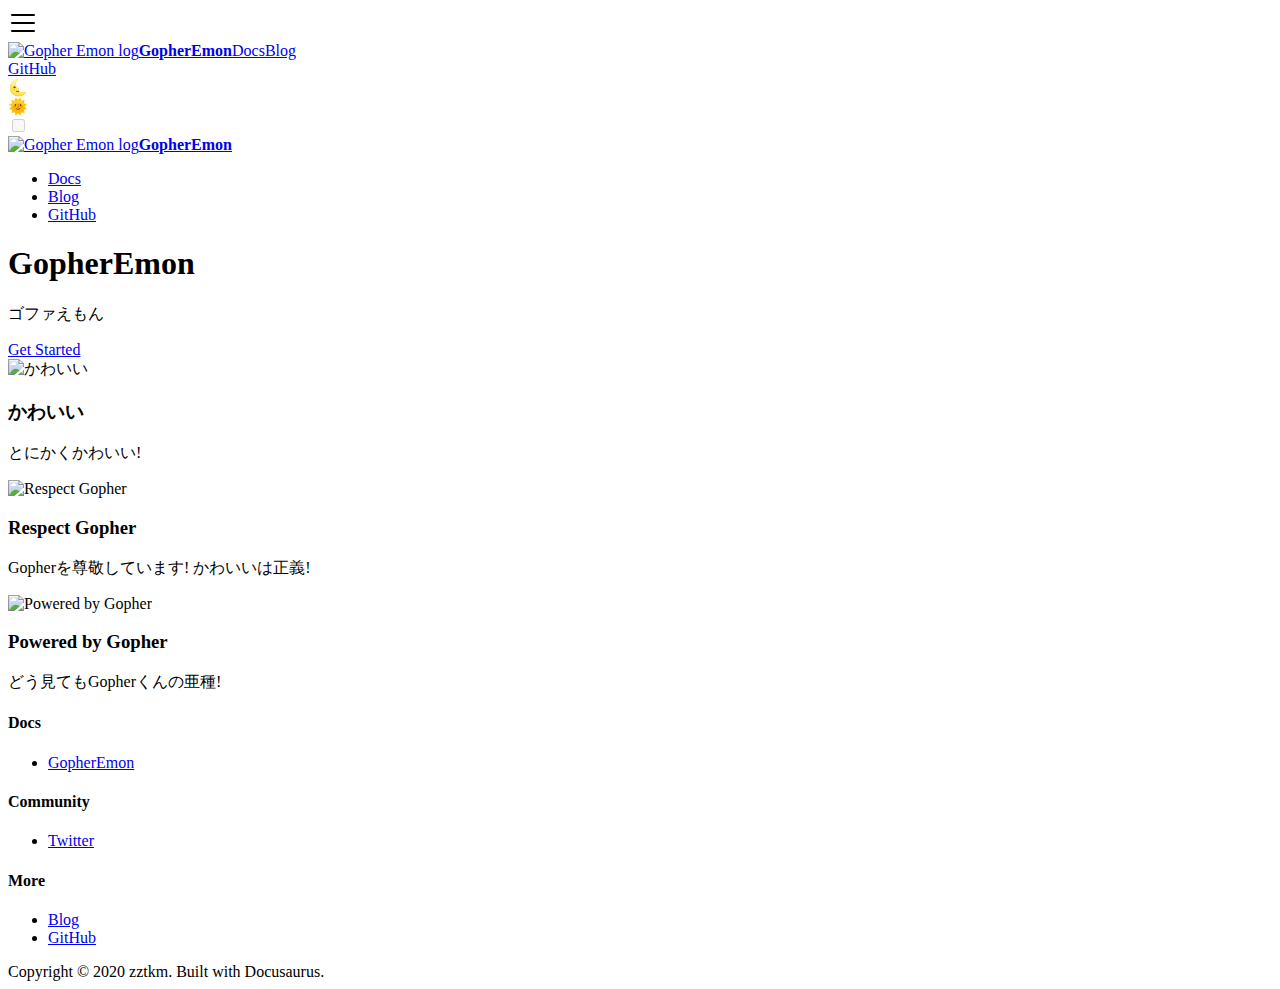
==== commit 540718c9: "Deploy website - based on 64fddbaf014b6efaa77f920e765a50691dd3dddc" ====
--- a/index.html
+++ b/index.html
@@ -4,20 +4,20 @@
 <meta charset="UTF-8">
 <meta name="viewport" content="width=device-width,initial-scale=1">
 <meta name="generator" content="Docusaurus v2.0.0-alpha.66">
-<title data-react-helmet="true">Hello from GopherEmon | GopherEmon</title><meta data-react-helmet="true" property="og:title" content="Hello from GopherEmon | GopherEmon"><meta data-react-helmet="true" name="description" content="Description will go into a meta tag in &lt;head /&gt;"><meta data-react-helmet="true" property="og:description" content="Description will go into a meta tag in &lt;head /&gt;"><meta data-react-helmet="true" name="twitter:card" content="summary_large_image"><meta data-react-helmet="true" name="docusaurus_language" content="en"><meta data-react-helmet="true" name="docusaurus_tag" content="default"><link data-react-helmet="true" rel="shortcut icon" href="/img/favicon.ico"><link rel="stylesheet" href="/styles.7d452e9f.css">
-<link rel="preload" href="/styles.252eba2f.js" as="script">
-<link rel="preload" href="/runtime~main.17a511d0.js" as="script">
-<link rel="preload" href="/main.b8c42659.js" as="script">
-<link rel="preload" href="/common.3320f482.js" as="script">
-<link rel="preload" href="/ece76bd1.53933e1d.js" as="script">
+<title data-react-helmet="true">Hello from GopherEmon | GopherEmon</title><meta data-react-helmet="true" property="og:title" content="Hello from GopherEmon | GopherEmon"><meta data-react-helmet="true" name="description" content="Description will go into a meta tag in &lt;head /&gt;"><meta data-react-helmet="true" property="og:description" content="Description will go into a meta tag in &lt;head /&gt;"><meta data-react-helmet="true" name="twitter:card" content="summary_large_image"><meta data-react-helmet="true" name="docusaurus_language" content="en"><meta data-react-helmet="true" name="docusaurus_tag" content="default"><link data-react-helmet="true" rel="shortcut icon" href="/gopher-emon/img/favicon.ico"><link rel="stylesheet" href="/gopher-emon/styles.7d452e9f.css">
+<link rel="preload" href="/gopher-emon/styles.252eba2f.js" as="script">
+<link rel="preload" href="/gopher-emon/runtime~main.315b3241.js" as="script">
+<link rel="preload" href="/gopher-emon/main.a02140f1.js" as="script">
+<link rel="preload" href="/gopher-emon/common.3320f482.js" as="script">
+<link rel="preload" href="/gopher-emon/ece76bd1.53933e1d.js" as="script">
 </head>
 <body>
 <script>!function(){function t(t){document.documentElement.setAttribute("data-theme",t)}var e=function(){var t=null;try{t=localStorage.getItem("theme")}catch(t){}return t}();t(null!==e?e:"light")}()</script><div id="__docusaurus">
-<nav class="navbar navbar--fixed-top"><div class="navbar__inner"><div class="navbar__items"><div aria-label="Navigation bar toggle" class="navbar__toggle" role="button" tabindex="0"><svg xmlns="http://www.w3.org/2000/svg" width="30" height="30" viewBox="0 0 30 30" role="img" focusable="false"><title>Menu</title><path stroke="currentColor" stroke-linecap="round" stroke-miterlimit="10" stroke-width="2" d="M4 7h22M4 15h22M4 23h22"></path></svg></div><a class="navbar__brand" href="/"><img class="navbar__logo" src="/img/logo.svg" alt="Gopher Emon log"><strong class="navbar__title">GopherEmon</strong></a><a class="navbar__item navbar__link" href="/docs/">Docs</a><a class="navbar__item navbar__link" href="/blog">Blog</a></div><div class="navbar__items navbar__items--right"><a href="https://github.com/zztkm/gopher-emon" target="_blank" rel="noopener noreferrer" class="navbar__item navbar__link">GitHub</a><div class="react-toggle react-toggle--disabled displayOnlyInLargeViewport_2aTZ"><div class="react-toggle-track"><div class="react-toggle-track-check"><span class="toggle_BsTx">🌜</span></div><div class="react-toggle-track-x"><span class="toggle_BsTx">🌞</span></div></div><div class="react-toggle-thumb"></div><input type="checkbox" disabled="" aria-label="Dark mode toggle" class="react-toggle-screenreader-only"></div></div></div><div role="presentation" class="navbar-sidebar__backdrop"></div><div class="navbar-sidebar"><div class="navbar-sidebar__brand"><a class="navbar__brand" href="/"><img class="navbar__logo" src="/img/logo.svg" alt="Gopher Emon log"><strong class="navbar__title">GopherEmon</strong></a></div><div class="navbar-sidebar__items"><div class="menu"><ul class="menu__list"><li class="menu__list-item"><a class="menu__link" href="/docs/">Docs</a></li><li class="menu__list-item"><a class="menu__link" href="/blog">Blog</a></li><li class="menu__list-item"><a href="https://github.com/zztkm/gopher-emon" target="_blank" rel="noopener noreferrer" class="menu__link">GitHub</a></li></ul></div></div></div></nav><div class="main-wrapper"><header class="hero hero--primary heroBanner_2Ftp"><div class="container"><h1 class="hero__title">GopherEmon</h1><p class="hero__subtitle">ゴファえもん</p><div class="buttons_1Wc3"><a class="button button--outline button--secondary button--lg" href="/docs/">Get Started</a></div></div></header><main><section class="features_P2SU"><div class="container"><div class="row"><div class="col col--4"><div class="text--center"><img class="featureImage_3Xqx" src="/img/logo.svg" alt="かわいい"></div><h3>かわいい</h3><p>とにかくかわいい!</p></div><div class="col col--4"><div class="text--center"><img class="featureImage_3Xqx" src="/img/logo.svg" alt="Respect Gopher"></div><h3>Respect Gopher</h3><p>Gopherを尊敬しています! かわいいは正義!</p></div><div class="col col--4"><div class="text--center"><img class="featureImage_3Xqx" src="/img/logo.svg" alt="Powered by Gopher"></div><h3>Powered by Gopher</h3><p>どう見てもGopherくんの亜種!</p></div></div></div></section></main></div><footer class="footer footer--dark"><div class="container"><div class="row footer__links"><div class="col footer__col"><h4 class="footer__title">Docs</h4><ul class="footer__items"><li class="footer__item"><a class="footer__link-item" href="/docs/">GopherEmon</a></li></ul></div><div class="col footer__col"><h4 class="footer__title">Community</h4><ul class="footer__items"><li class="footer__item"><a href="https://twitter.com/tsurutaaaaaa_" target="_blank" rel="noopener noreferrer" class="footer__link-item">Twitter</a></li></ul></div><div class="col footer__col"><h4 class="footer__title">More</h4><ul class="footer__items"><li class="footer__item"><a class="footer__link-item" href="/blog">Blog</a></li><li class="footer__item"><a href="https://github.com/zztkm/gopher-emon" target="_blank" rel="noopener noreferrer" class="footer__link-item">GitHub</a></li></ul></div></div><div class="text--center"><div>Copyright © 2020 zztkm. Built with Docusaurus.</div></div></div></footer></div>
-<script src="/styles.252eba2f.js"></script>
-<script src="/runtime~main.17a511d0.js"></script>
-<script src="/main.b8c42659.js"></script>
-<script src="/common.3320f482.js"></script>
-<script src="/ece76bd1.53933e1d.js"></script>
+<nav class="navbar navbar--fixed-top"><div class="navbar__inner"><div class="navbar__items"><div aria-label="Navigation bar toggle" class="navbar__toggle" role="button" tabindex="0"><svg xmlns="http://www.w3.org/2000/svg" width="30" height="30" viewBox="0 0 30 30" role="img" focusable="false"><title>Menu</title><path stroke="currentColor" stroke-linecap="round" stroke-miterlimit="10" stroke-width="2" d="M4 7h22M4 15h22M4 23h22"></path></svg></div><a class="navbar__brand" href="/gopher-emon/"><img class="navbar__logo" src="/gopher-emon/img/logo.svg" alt="Gopher Emon log"><strong class="navbar__title">GopherEmon</strong></a><a class="navbar__item navbar__link" href="/gopher-emon/docs/">Docs</a><a class="navbar__item navbar__link" href="/gopher-emon/blog">Blog</a></div><div class="navbar__items navbar__items--right"><a href="https://github.com/zztkm/gopher-emon" target="_blank" rel="noopener noreferrer" class="navbar__item navbar__link">GitHub</a><div class="react-toggle react-toggle--disabled displayOnlyInLargeViewport_2aTZ"><div class="react-toggle-track"><div class="react-toggle-track-check"><span class="toggle_BsTx">🌜</span></div><div class="react-toggle-track-x"><span class="toggle_BsTx">🌞</span></div></div><div class="react-toggle-thumb"></div><input type="checkbox" disabled="" aria-label="Dark mode toggle" class="react-toggle-screenreader-only"></div></div></div><div role="presentation" class="navbar-sidebar__backdrop"></div><div class="navbar-sidebar"><div class="navbar-sidebar__brand"><a class="navbar__brand" href="/gopher-emon/"><img class="navbar__logo" src="/gopher-emon/img/logo.svg" alt="Gopher Emon log"><strong class="navbar__title">GopherEmon</strong></a></div><div class="navbar-sidebar__items"><div class="menu"><ul class="menu__list"><li class="menu__list-item"><a class="menu__link" href="/gopher-emon/docs/">Docs</a></li><li class="menu__list-item"><a class="menu__link" href="/gopher-emon/blog">Blog</a></li><li class="menu__list-item"><a href="https://github.com/zztkm/gopher-emon" target="_blank" rel="noopener noreferrer" class="menu__link">GitHub</a></li></ul></div></div></div></nav><div class="main-wrapper"><header class="hero hero--primary heroBanner_2Ftp"><div class="container"><h1 class="hero__title">GopherEmon</h1><p class="hero__subtitle">ゴファえもん</p><div class="buttons_1Wc3"><a class="button button--outline button--secondary button--lg" href="/gopher-emon/docs/">Get Started</a></div></div></header><main><section class="features_P2SU"><div class="container"><div class="row"><div class="col col--4"><div class="text--center"><img class="featureImage_3Xqx" src="/gopher-emon/img/logo.svg" alt="かわいい"></div><h3>かわいい</h3><p>とにかくかわいい!</p></div><div class="col col--4"><div class="text--center"><img class="featureImage_3Xqx" src="/gopher-emon/img/logo.svg" alt="Respect Gopher"></div><h3>Respect Gopher</h3><p>Gopherを尊敬しています! かわいいは正義!</p></div><div class="col col--4"><div class="text--center"><img class="featureImage_3Xqx" src="/gopher-emon/img/logo.svg" alt="Powered by Gopher"></div><h3>Powered by Gopher</h3><p>どう見てもGopherくんの亜種!</p></div></div></div></section></main></div><footer class="footer footer--dark"><div class="container"><div class="row footer__links"><div class="col footer__col"><h4 class="footer__title">Docs</h4><ul class="footer__items"><li class="footer__item"><a class="footer__link-item" href="/gopher-emon/docs/">GopherEmon</a></li></ul></div><div class="col footer__col"><h4 class="footer__title">Community</h4><ul class="footer__items"><li class="footer__item"><a href="https://twitter.com/tsurutaaaaaa_" target="_blank" rel="noopener noreferrer" class="footer__link-item">Twitter</a></li></ul></div><div class="col footer__col"><h4 class="footer__title">More</h4><ul class="footer__items"><li class="footer__item"><a class="footer__link-item" href="/gopher-emon/blog">Blog</a></li><li class="footer__item"><a href="https://github.com/zztkm/gopher-emon" target="_blank" rel="noopener noreferrer" class="footer__link-item">GitHub</a></li></ul></div></div><div class="text--center"><div>Copyright © 2020 zztkm. Built with Docusaurus.</div></div></div></footer></div>
+<script src="/gopher-emon/styles.252eba2f.js"></script>
+<script src="/gopher-emon/runtime~main.315b3241.js"></script>
+<script src="/gopher-emon/main.a02140f1.js"></script>
+<script src="/gopher-emon/common.3320f482.js"></script>
+<script src="/gopher-emon/ece76bd1.53933e1d.js"></script>
 </body>
 </html>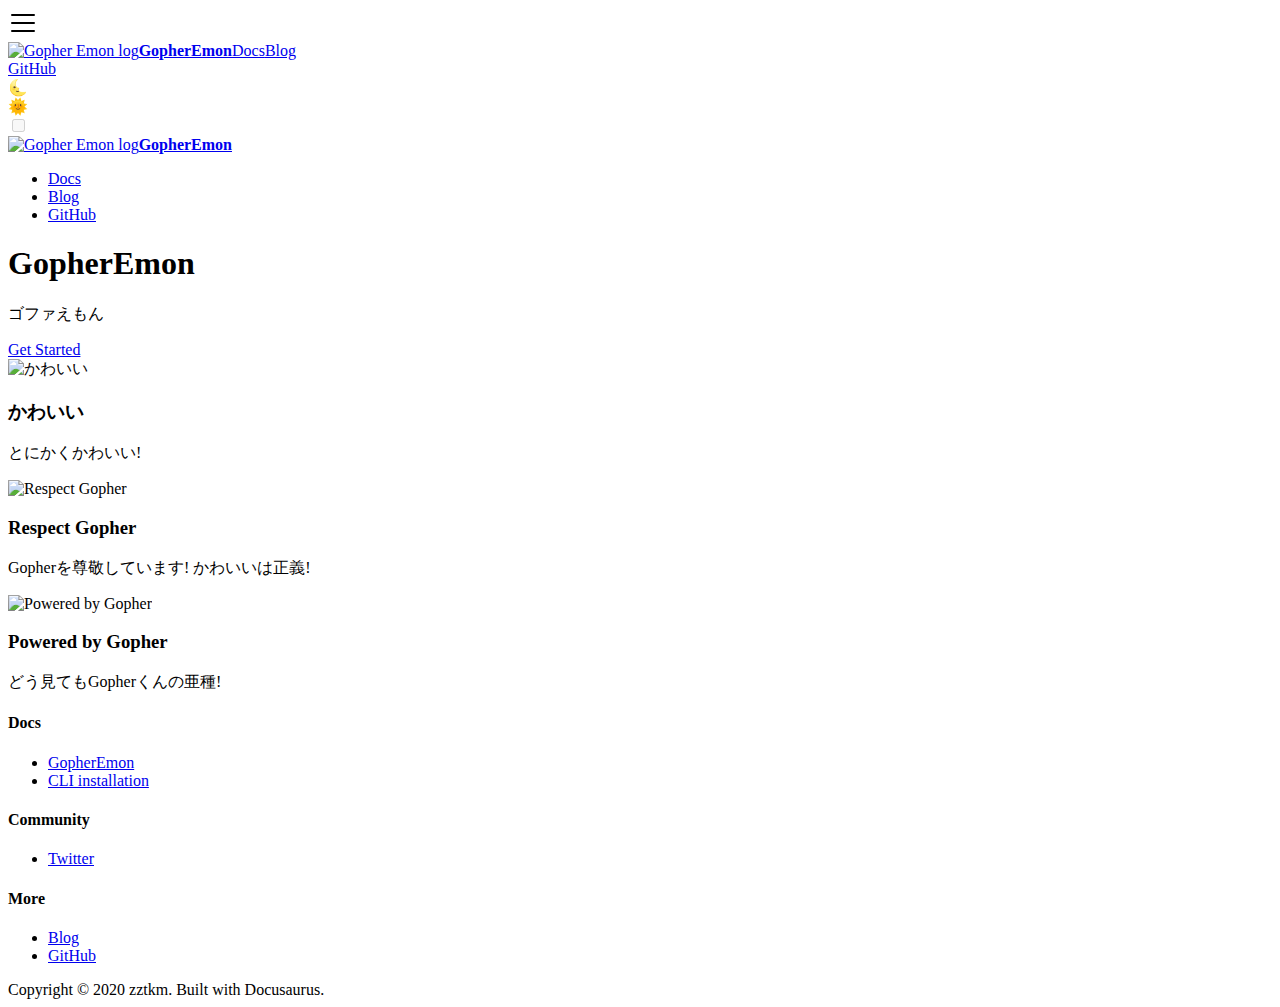
==== commit ecbd0ed1: "Deploy website - based on 2bec57a9cd07dbf0d244b5aae6a0c4bfbd91a7bc" ====
--- a/index.html
+++ b/index.html
@@ -5,19 +5,19 @@
 <meta name="viewport" content="width=device-width,initial-scale=1">
 <meta name="generator" content="Docusaurus v2.0.0-alpha.66">
 <title data-react-helmet="true">Hello from GopherEmon | GopherEmon</title><meta data-react-helmet="true" property="og:title" content="Hello from GopherEmon | GopherEmon"><meta data-react-helmet="true" name="description" content="Description will go into a meta tag in &lt;head /&gt;"><meta data-react-helmet="true" property="og:description" content="Description will go into a meta tag in &lt;head /&gt;"><meta data-react-helmet="true" name="twitter:card" content="summary_large_image"><meta data-react-helmet="true" name="docusaurus_language" content="en"><meta data-react-helmet="true" name="docusaurus_tag" content="default"><link data-react-helmet="true" rel="shortcut icon" href="/gopher-emon/img/favicon.ico"><link rel="stylesheet" href="/gopher-emon/styles.7d452e9f.css">
-<link rel="preload" href="/gopher-emon/styles.252eba2f.js" as="script">
-<link rel="preload" href="/gopher-emon/runtime~main.315b3241.js" as="script">
-<link rel="preload" href="/gopher-emon/main.a02140f1.js" as="script">
-<link rel="preload" href="/gopher-emon/common.3320f482.js" as="script">
-<link rel="preload" href="/gopher-emon/ece76bd1.53933e1d.js" as="script">
+<link rel="preload" href="/gopher-emon/styles.e1380170.js" as="script">
+<link rel="preload" href="/gopher-emon/runtime~main.62c83140.js" as="script">
+<link rel="preload" href="/gopher-emon/main.55c86a35.js" as="script">
+<link rel="preload" href="/gopher-emon/common.a6d8b17c.js" as="script">
+<link rel="preload" href="/gopher-emon/ece76bd1.46f2a995.js" as="script">
 </head>
 <body>
 <script>!function(){function t(t){document.documentElement.setAttribute("data-theme",t)}var e=function(){var t=null;try{t=localStorage.getItem("theme")}catch(t){}return t}();t(null!==e?e:"light")}()</script><div id="__docusaurus">
-<nav class="navbar navbar--fixed-top"><div class="navbar__inner"><div class="navbar__items"><div aria-label="Navigation bar toggle" class="navbar__toggle" role="button" tabindex="0"><svg xmlns="http://www.w3.org/2000/svg" width="30" height="30" viewBox="0 0 30 30" role="img" focusable="false"><title>Menu</title><path stroke="currentColor" stroke-linecap="round" stroke-miterlimit="10" stroke-width="2" d="M4 7h22M4 15h22M4 23h22"></path></svg></div><a class="navbar__brand" href="/gopher-emon/"><img class="navbar__logo" src="/gopher-emon/img/logo.svg" alt="Gopher Emon log"><strong class="navbar__title">GopherEmon</strong></a><a class="navbar__item navbar__link" href="/gopher-emon/docs/">Docs</a><a class="navbar__item navbar__link" href="/gopher-emon/blog">Blog</a></div><div class="navbar__items navbar__items--right"><a href="https://github.com/zztkm/gopher-emon" target="_blank" rel="noopener noreferrer" class="navbar__item navbar__link">GitHub</a><div class="react-toggle react-toggle--disabled displayOnlyInLargeViewport_2aTZ"><div class="react-toggle-track"><div class="react-toggle-track-check"><span class="toggle_BsTx">🌜</span></div><div class="react-toggle-track-x"><span class="toggle_BsTx">🌞</span></div></div><div class="react-toggle-thumb"></div><input type="checkbox" disabled="" aria-label="Dark mode toggle" class="react-toggle-screenreader-only"></div></div></div><div role="presentation" class="navbar-sidebar__backdrop"></div><div class="navbar-sidebar"><div class="navbar-sidebar__brand"><a class="navbar__brand" href="/gopher-emon/"><img class="navbar__logo" src="/gopher-emon/img/logo.svg" alt="Gopher Emon log"><strong class="navbar__title">GopherEmon</strong></a></div><div class="navbar-sidebar__items"><div class="menu"><ul class="menu__list"><li class="menu__list-item"><a class="menu__link" href="/gopher-emon/docs/">Docs</a></li><li class="menu__list-item"><a class="menu__link" href="/gopher-emon/blog">Blog</a></li><li class="menu__list-item"><a href="https://github.com/zztkm/gopher-emon" target="_blank" rel="noopener noreferrer" class="menu__link">GitHub</a></li></ul></div></div></div></nav><div class="main-wrapper"><header class="hero hero--primary heroBanner_2Ftp"><div class="container"><h1 class="hero__title">GopherEmon</h1><p class="hero__subtitle">ゴファえもん</p><div class="buttons_1Wc3"><a class="button button--outline button--secondary button--lg" href="/gopher-emon/docs/">Get Started</a></div></div></header><main><section class="features_P2SU"><div class="container"><div class="row"><div class="col col--4"><div class="text--center"><img class="featureImage_3Xqx" src="/gopher-emon/img/logo.svg" alt="かわいい"></div><h3>かわいい</h3><p>とにかくかわいい!</p></div><div class="col col--4"><div class="text--center"><img class="featureImage_3Xqx" src="/gopher-emon/img/logo.svg" alt="Respect Gopher"></div><h3>Respect Gopher</h3><p>Gopherを尊敬しています! かわいいは正義!</p></div><div class="col col--4"><div class="text--center"><img class="featureImage_3Xqx" src="/gopher-emon/img/logo.svg" alt="Powered by Gopher"></div><h3>Powered by Gopher</h3><p>どう見てもGopherくんの亜種!</p></div></div></div></section></main></div><footer class="footer footer--dark"><div class="container"><div class="row footer__links"><div class="col footer__col"><h4 class="footer__title">Docs</h4><ul class="footer__items"><li class="footer__item"><a class="footer__link-item" href="/gopher-emon/docs/">GopherEmon</a></li></ul></div><div class="col footer__col"><h4 class="footer__title">Community</h4><ul class="footer__items"><li class="footer__item"><a href="https://twitter.com/tsurutaaaaaa_" target="_blank" rel="noopener noreferrer" class="footer__link-item">Twitter</a></li></ul></div><div class="col footer__col"><h4 class="footer__title">More</h4><ul class="footer__items"><li class="footer__item"><a class="footer__link-item" href="/gopher-emon/blog">Blog</a></li><li class="footer__item"><a href="https://github.com/zztkm/gopher-emon" target="_blank" rel="noopener noreferrer" class="footer__link-item">GitHub</a></li></ul></div></div><div class="text--center"><div>Copyright © 2020 zztkm. Built with Docusaurus.</div></div></div></footer></div>
-<script src="/gopher-emon/styles.252eba2f.js"></script>
-<script src="/gopher-emon/runtime~main.315b3241.js"></script>
-<script src="/gopher-emon/main.a02140f1.js"></script>
-<script src="/gopher-emon/common.3320f482.js"></script>
-<script src="/gopher-emon/ece76bd1.53933e1d.js"></script>
+<nav class="navbar navbar--fixed-top"><div class="navbar__inner"><div class="navbar__items"><div aria-label="Navigation bar toggle" class="navbar__toggle" role="button" tabindex="0"><svg xmlns="http://www.w3.org/2000/svg" width="30" height="30" viewBox="0 0 30 30" role="img" focusable="false"><title>Menu</title><path stroke="currentColor" stroke-linecap="round" stroke-miterlimit="10" stroke-width="2" d="M4 7h22M4 15h22M4 23h22"></path></svg></div><a class="navbar__brand" href="/gopher-emon/"><img class="navbar__logo" src="/gopher-emon/img/logo.svg" alt="Gopher Emon log"><strong class="navbar__title">GopherEmon</strong></a><a class="navbar__item navbar__link" href="/gopher-emon/docs/">Docs</a><a class="navbar__item navbar__link" href="/gopher-emon/blog">Blog</a></div><div class="navbar__items navbar__items--right"><a href="https://github.com/zztkm/gopher-emon" target="_blank" rel="noopener noreferrer" class="navbar__item navbar__link">GitHub</a><div class="react-toggle react-toggle--disabled displayOnlyInLargeViewport_2aTZ"><div class="react-toggle-track"><div class="react-toggle-track-check"><span class="toggle_BsTx">🌜</span></div><div class="react-toggle-track-x"><span class="toggle_BsTx">🌞</span></div></div><div class="react-toggle-thumb"></div><input type="checkbox" disabled="" aria-label="Dark mode toggle" class="react-toggle-screenreader-only"></div></div></div><div role="presentation" class="navbar-sidebar__backdrop"></div><div class="navbar-sidebar"><div class="navbar-sidebar__brand"><a class="navbar__brand" href="/gopher-emon/"><img class="navbar__logo" src="/gopher-emon/img/logo.svg" alt="Gopher Emon log"><strong class="navbar__title">GopherEmon</strong></a></div><div class="navbar-sidebar__items"><div class="menu"><ul class="menu__list"><li class="menu__list-item"><a class="menu__link" href="/gopher-emon/docs/">Docs</a></li><li class="menu__list-item"><a class="menu__link" href="/gopher-emon/blog">Blog</a></li><li class="menu__list-item"><a href="https://github.com/zztkm/gopher-emon" target="_blank" rel="noopener noreferrer" class="menu__link">GitHub</a></li></ul></div></div></div></nav><div class="main-wrapper"><header class="hero hero--primary heroBanner_2Ftp"><div class="container"><h1 class="hero__title">GopherEmon</h1><p class="hero__subtitle">ゴファえもん</p><div class="buttons_1Wc3"><a class="button button--outline button--secondary button--lg" href="/gopher-emon/docs/">Get Started</a></div></div></header><main><section class="features_P2SU"><div class="container"><div class="row"><div class="col col--4"><div class="text--center"><img class="featureImage_3Xqx" src="/gopher-emon/img/logo.svg" alt="かわいい"></div><h3>かわいい</h3><p>とにかくかわいい!</p></div><div class="col col--4"><div class="text--center"><img class="featureImage_3Xqx" src="/gopher-emon/img/logo.svg" alt="Respect Gopher"></div><h3>Respect Gopher</h3><p>Gopherを尊敬しています! かわいいは正義!</p></div><div class="col col--4"><div class="text--center"><img class="featureImage_3Xqx" src="/gopher-emon/img/logo.svg" alt="Powered by Gopher"></div><h3>Powered by Gopher</h3><p>どう見てもGopherくんの亜種!</p></div></div></div></section></main></div><footer class="footer footer--dark"><div class="container"><div class="row footer__links"><div class="col footer__col"><h4 class="footer__title">Docs</h4><ul class="footer__items"><li class="footer__item"><a class="footer__link-item" href="/gopher-emon/docs/">GopherEmon</a></li><li class="footer__item"><a class="footer__link-item" href="/gopher-emon/docs/installation">CLI installation</a></li></ul></div><div class="col footer__col"><h4 class="footer__title">Community</h4><ul class="footer__items"><li class="footer__item"><a href="https://twitter.com/tsurutaaaaaa_" target="_blank" rel="noopener noreferrer" class="footer__link-item">Twitter</a></li></ul></div><div class="col footer__col"><h4 class="footer__title">More</h4><ul class="footer__items"><li class="footer__item"><a class="footer__link-item" href="/gopher-emon/blog">Blog</a></li><li class="footer__item"><a href="https://github.com/zztkm/gopher-emon" target="_blank" rel="noopener noreferrer" class="footer__link-item">GitHub</a></li></ul></div></div><div class="text--center"><div>Copyright © 2020 zztkm. Built with Docusaurus.</div></div></div></footer></div>
+<script src="/gopher-emon/styles.e1380170.js"></script>
+<script src="/gopher-emon/runtime~main.62c83140.js"></script>
+<script src="/gopher-emon/main.55c86a35.js"></script>
+<script src="/gopher-emon/common.a6d8b17c.js"></script>
+<script src="/gopher-emon/ece76bd1.46f2a995.js"></script>
 </body>
 </html>